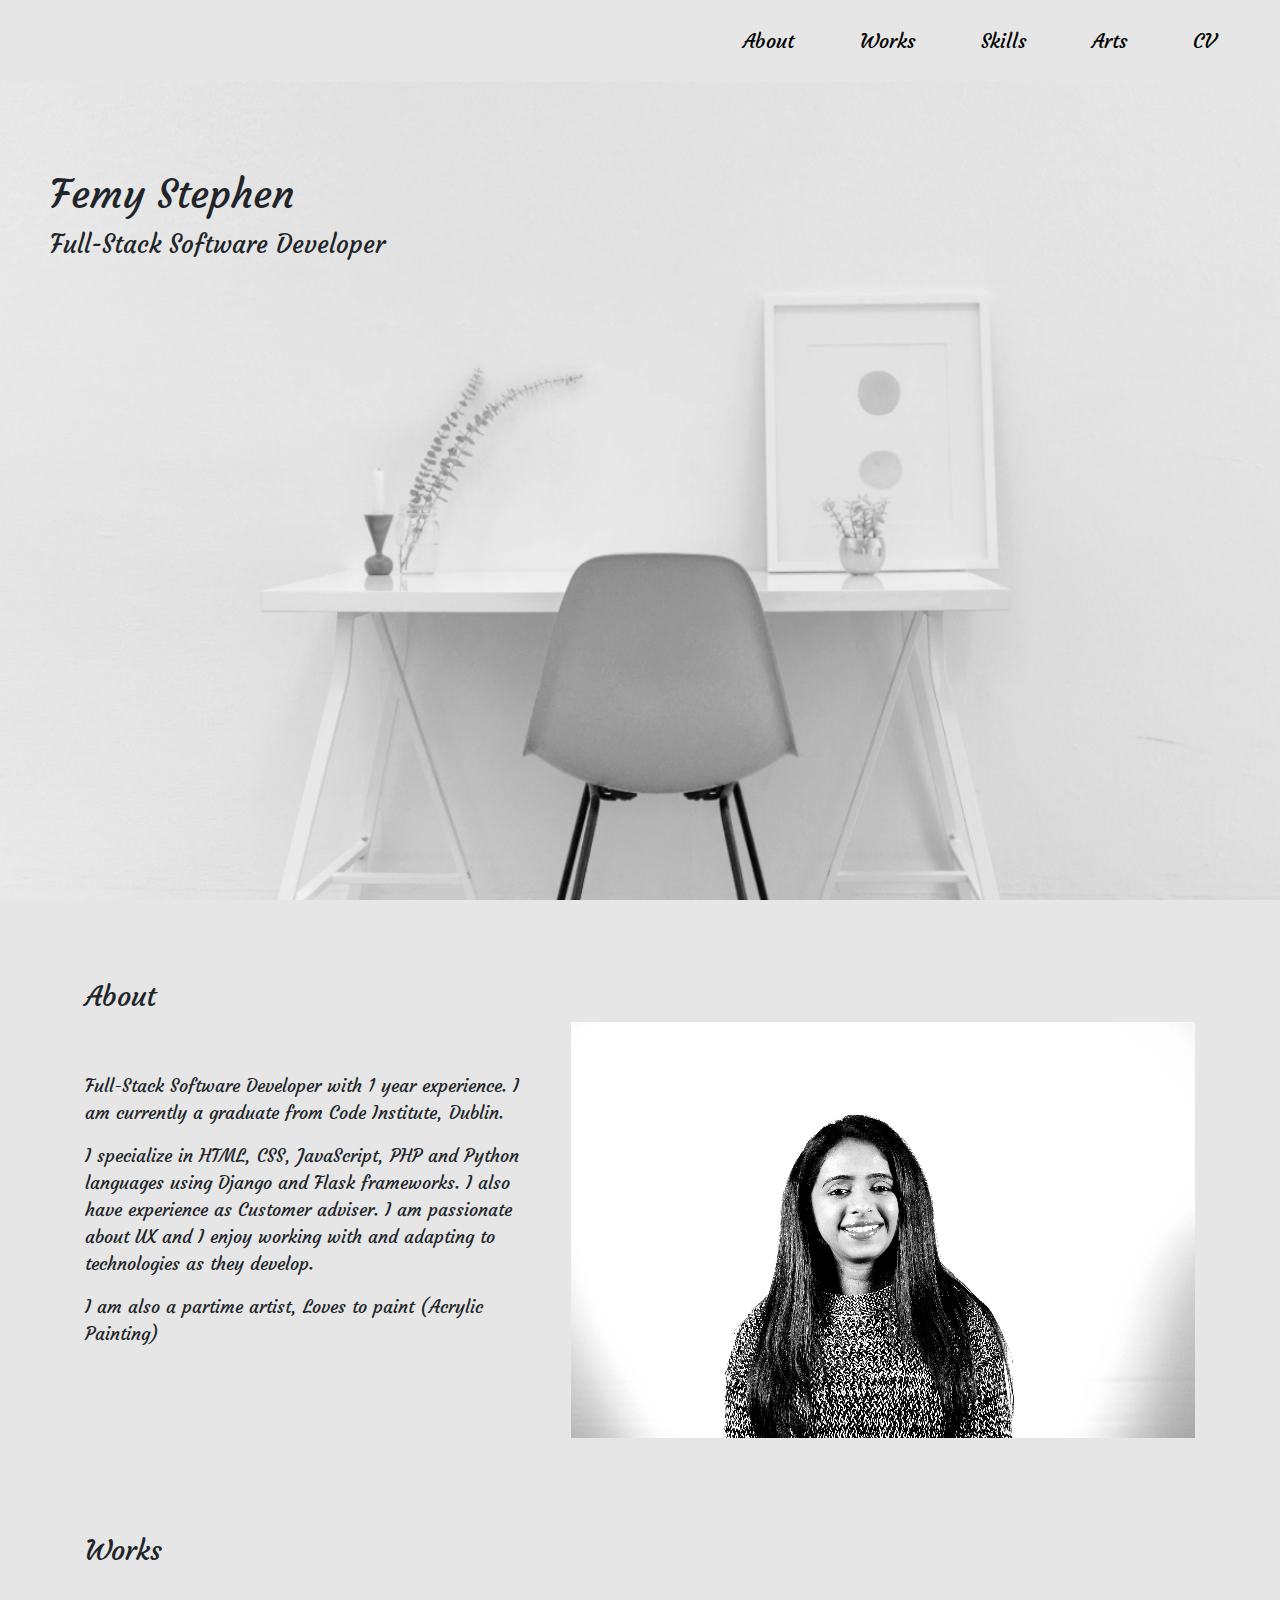
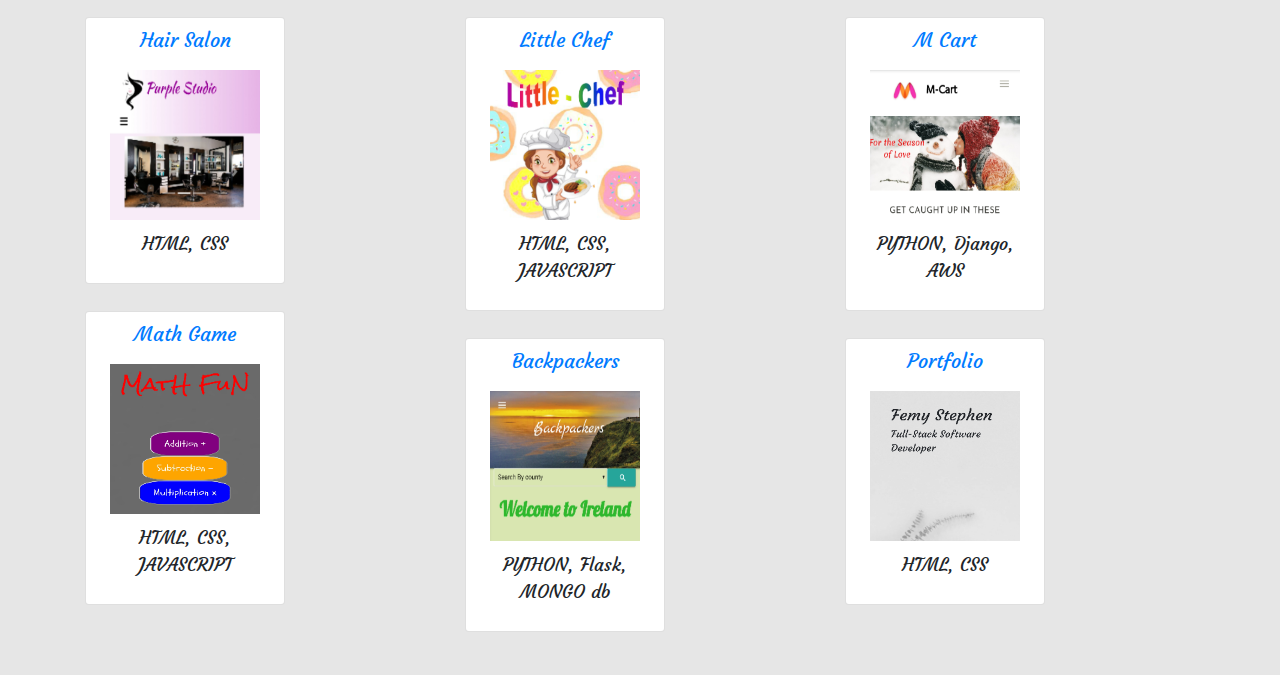
==== index.html @ 51ebb8cb "works section completed,images added" ====
<!DOCTYPE html>
<html lang="en">

<head>
    <meta charset="UTF-8">
    <meta name="viewport" content="width=device-width, initial-scale=1.0">
    <meta http-equiv="X-UA-Compatible" content="ie=edge">
    <link href="https://fonts.googleapis.com/css?family=Courgette|Kaushan+Script|Montserrat:300i&display=swap" rel="stylesheet">
    <link rel="stylesheet" href="https://use.fontawesome.com/releases/v5.3.1/css/all.css" integrity="sha384-mzrmE5qonljUremFsqc01SB46JvROS7bZs3IO2EmfFsd15uHvIt+Y8vEf7N7fWAU" crossorigin="anonymous">
    <link rel="stylesheet" href="hover.css" type="text/css" />
    <link rel="stylesheet" href="https://maxcdn.bootstrapcdn.com/bootstrap/4.0.0/css/bootstrap.min.css" integrity="sha384-Gn5384xqQ1aoWXA+058RXPxPg6fy4IWvTNh0E263XmFcJlSAwiGgFAW/dAiS6JXm" crossorigin="anonymous">
    <link rel="stylesheet" href="style.css" type="text/css" />
    <link href="https://fonts.googleapis.com/css?family=Montserrat" rel="stylesheet">
    <title>Femy Stephen</title>
</head>

<body>
    <header id="landing-view">


        <nav class="navbar navbar-expand-md navbar-masthead navbar-default navbar-fixed-top">
            <div class="container topmenu">


                <button class="navbar-toggler" type="button" data-toggle="collapse" data-target="#collapsibleNavbar">
    <span class="fa fa-bars" ></span>
  </button>
            </div>
            <div class="collapse navbar-collapse" id="collapsibleNavbar">
                <ul class="navbar-nav">
                    <li class="nav-item">
                        <a class="nav-link" href="#about">About</a>
                    </li>
                    <li class="nav-item">
                        <a class="nav-link" href="#works">Works</a>
                    </li>
                    <li class="nav-item">
                        <a class="nav-link" href="products.html">Skills</a>
                    </li>
                    <li class="nav-item">
                        <a class="nav-link" href="contac_us.html">Arts</a>
                    </li>
                    <li class="nav-item">
                        <a class="nav-link" href="contac_us.html">CV</a>
                    </li>
                </ul>
            </div>
        </nav>
        <div class="spacer"></div>
        <div class="headercontainer">
            <h1 class="name">Femy Stephen</h1>
            <p class="title">Full-Stack Software Developer</p>

        </div>

    </header>
    
    <main>
        <div id="about">
            <div class="container">
                <h3 class="sectionhead">About</h3>
                <div class="row">
                    <p>
                        <div class="col discri">
                            <p>Full-Stack Software Developer with 1 year experience. I am currently a graduate from Code Institute, Dublin.</p>
                            <p>I specialize in HTML, CSS, JavaScript, PHP and Python languages using Django and Flask frameworks. I also have experience as Customer adviser. I am passionate about UX and I enjoy working with and adapting to technologies as
                                they develop.</p>
                                <p>I am also a partime artist, Loves to paint (Acrylic Painting)</p>
                        </div>
                        <div class="col"><img src="images/fmimg2.JPG"></div>
                </div>
                </p>
            </div>
        </div>
        
        
        <div id="works">
            <div class="container">
                <h3 class="sectionhead">Works</h3>
                <div class="row discri">
                    <p>
                        <div class="col workbox">
                            <div class="card projects">
                                <a href="https://femy16.github.io/hair_salon/" target="_blank">
                                <h5>Hair Salon</h5>
                                <img src="images/purplestudio.jpg">
                                </a>
                                <p>HTML, CSS</p>
                                </div><br />
                                <div class="card projects">
                                    <a href="https://femy16.github.io/MathFun/" target="_blank">
                                    <h5>Math Game</h5>
                                    <img src="images/mathfun.jpg">
                                    </a>
                                    <p>HTML, CSS, JAVASCRIPT</p>
                                </div><br />
                               
                        </div>
                        <div class="col workbox">
                             <div class="card projects">
                                 <a href="https://femy16.github.io/Little_Chef/" target="_blank">
                                  <h5>Little Chef</h5>
                                  <img src="images/little chef.jpg">
                                  </a>
                                  <p>HTML, CSS, JAVASCRIPT</p>
                                </div><br />
                            <div class="card projects">
                                <a href="https://app-backpackers.herokuapp.com/" target="_blank">
                                <h5>Backpackers</h5>
                                <img src="images/backpackers.jpg">
                                </a>
                                 <p>PYTHON, Flask, MONGO db</p>
                                </div><br />
                        </div>
                        <div class="col workbox">
                            
                                <div class="card projects">
                                    <a href="https://project4-m-cart.herokuapp.com/" target="_blank">
                                    <h5>M Cart</h5>
                                    <img src="images/mcart.jpg">
                                    </a>
                                    <p>PYTHON, Django, AWS</p>
                                </div><br />
                                <div class="card projects">
                                    <!--<a href="https://femy16.github.io/FemyStephen-Portfolio/" target="_blank">-->
                                    <a href="#">
                                     <h5>Portfolio</h5>
                                      <img src="images/portfolio.jpg">
                                      </a>
                                      <p>HTML, CSS</p>
                                </div><br />
                        </div>
                </div>
                </p>
            </div>
        </div>

    </main>

    <footer>

    </footer>



    <script src="https://code.jquery.com/jquery-3.2.1.slim.min.js" integrity="sha384-KJ3o2DKtIkvYIK3UENzmM7KCkRr/rE9/Qpg6aAZGJwFDMVNA/GpGFF93hXpG5KkN" crossorigin="anonymous"></script>
    <script src="https://cdnjs.cloudflare.com/ajax/libs/popper.js/1.12.9/umd/popper.min.js" integrity="sha384-ApNbgh9B+Y1QKtv3Rn7W3mgPxhU9K/ScQsAP7hUibX39j7fakFPskvXusvfa0b4Q" crossorigin="anonymous"></script>
    <script src="https://maxcdn.bootstrapcdn.com/bootstrap/4.0.0/js/bootstrap.min.js" integrity="sha384-JZR6Spejh4U02d8jOt6vLEHfe/JQGiRRSQQxSfFWpi1MquVdAyjUar5+76PVCmYl" crossorigin="anonymous"></script>
</body>

</html>
---- style.css ----
.navbar {
    background-color: #e6e6e6;
    text-align:right;
    position:fixed;
    z-index:2;
    width:100%;

}

/*.navbar-fixed-top .container {*/
    
/*    text-align: right;*/
/*    margin-right: 1%;*/
/*    margin-top: 1%;*/

/*}*/
#landing-view {
    background-attachment: fixed;
    background-image: url('images/landing.jpg');
    background-position: bottom;
    background-size: cover;
    height: 100vh;
    width: 100vw;
    margin-bottom: 0px;
    z-index: 1;
}

body{
    
    /*background-color: #fdfdfd;*/
     background-color: #e6e6e6;
    width: 100%;
}


.spacer {
    width: 100%;
    height: 170px;
}


.nav-link {
    font-family: 'Courgette', cursive;
    font-size: 20px;
    color: black;
    padding-left: 40px;
    padding-right: 40px;
}

.nav-item {
    display: inline-block;
    padding: 10px;
    /*padding-left: 40px;*/
    padding-right: 40px;
}
.headercontainer{
   /*margin-top:100px;*/
   text-align:left;
   padding-left: 50px;
   font-family: 'Courgette', cursive;
    
}
.title{
    font-size:25px;
    
}
.name{
    font-size:40px;
}
/*#about{*/
/*    background-color: #e6e6e6;*/
/*}*/
.sectionhead{
    padding-top:80px;
    font-family: 'Courgette', cursive;
}
.discri{
    margin-top:50px;
    font-family: 'Courgette', cursive;
    font-size: 18px;
}
.projects{
    text-align:center;
    width:200px;
}
.workbox h5{
    padding:10px;
}
.workbox p{
    padding:10px;
}
.workbox img{
    display: block;
  margin-left: auto;
  margin-right: auto;
  width: 50%;
    width:150px;
    height:150px;
}
@media only screen and (max-width: 768px) {
.navbar{
   text-align:left;
}
}
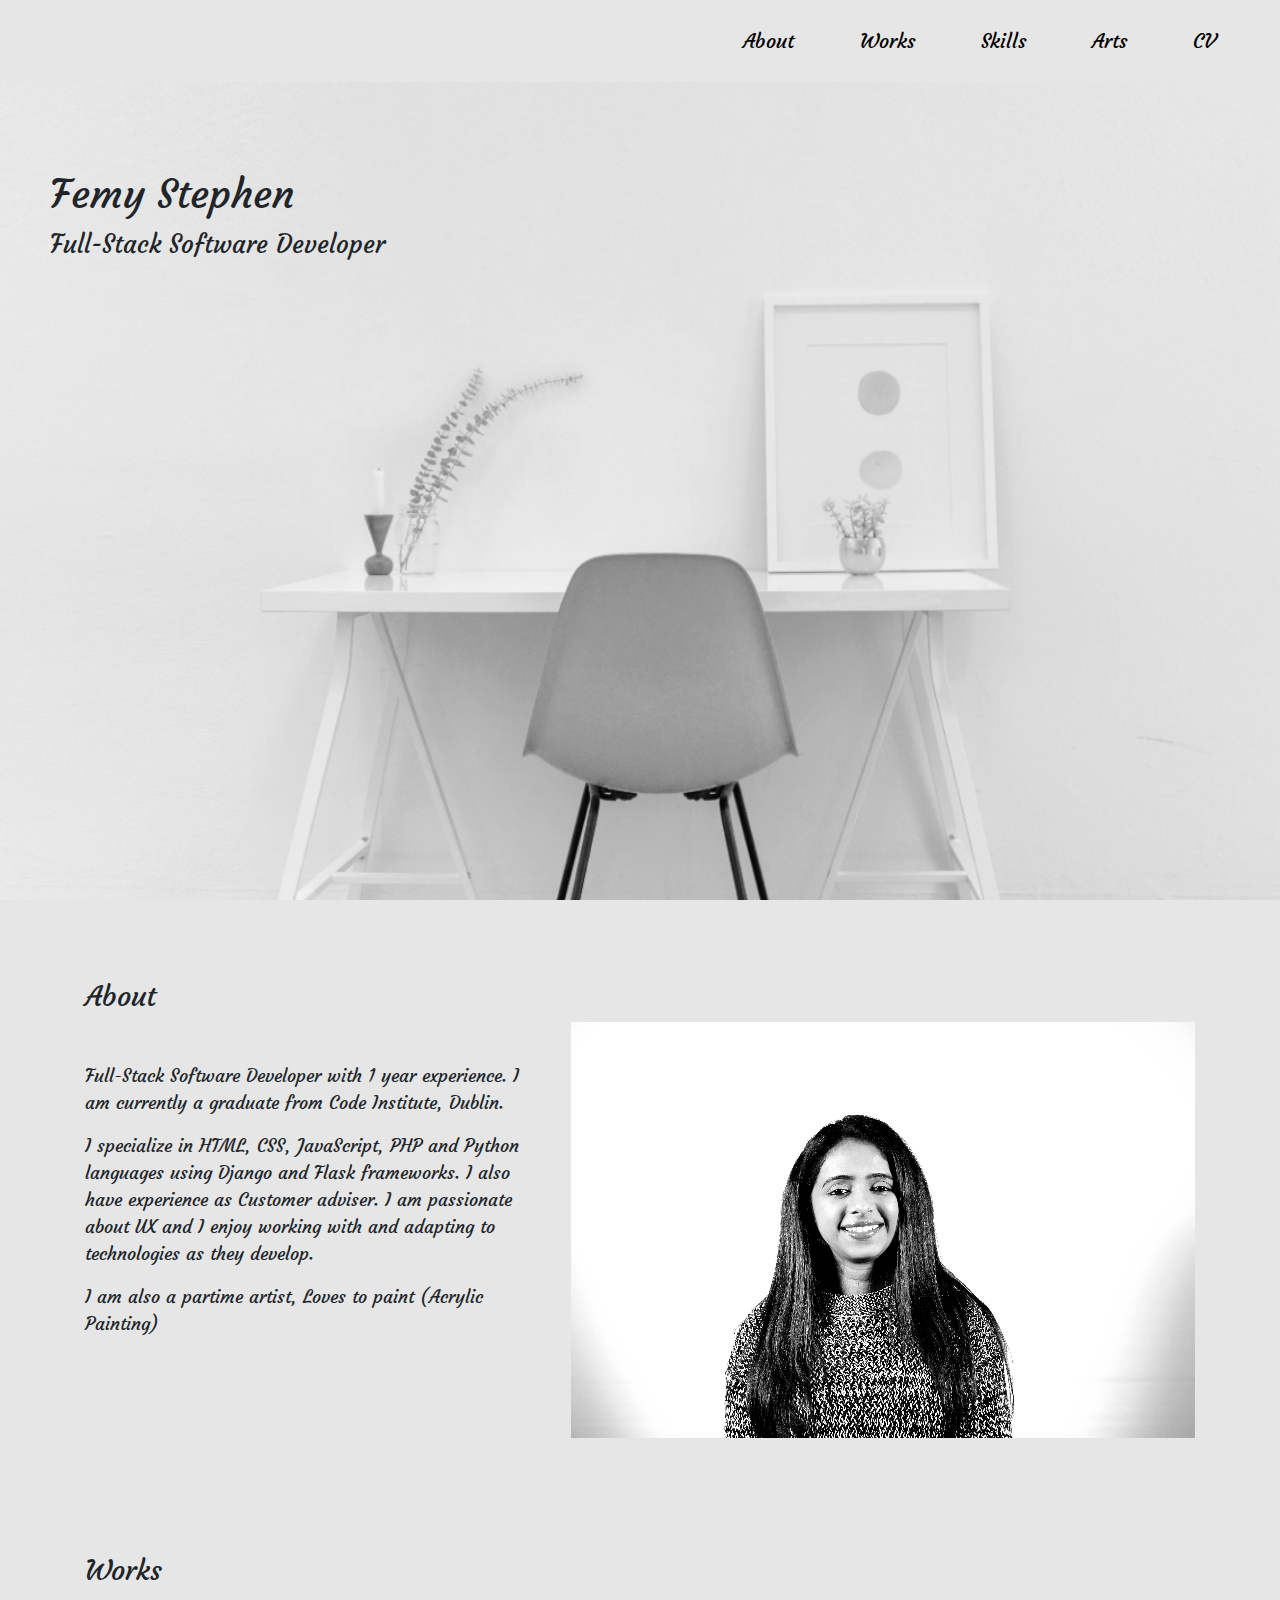
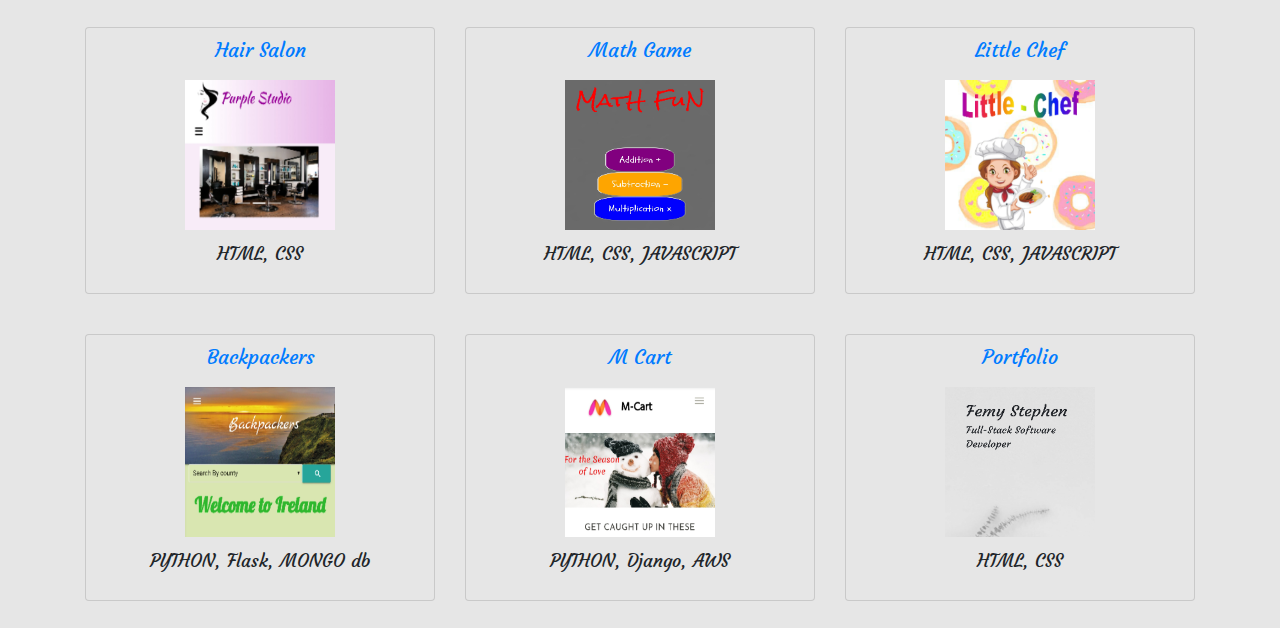
==== commit 05cd37b2: "arts page added,corrected indexpage" ====
--- a/index.html
+++ b/index.html
@@ -35,13 +35,13 @@
                         <a class="nav-link" href="#works">Works</a>
                     </li>
                     <li class="nav-item">
-                        <a class="nav-link" href="products.html">Skills</a>
+                        <a class="nav-link" href="#skills">Skills</a>
                     </li>
                     <li class="nav-item">
-                        <a class="nav-link" href="contac_us.html">Arts</a>
+                        <a class="nav-link" href="arts.html">Arts</a>
                     </li>
                     <li class="nav-item">
-                        <a class="nav-link" href="contac_us.html">CV</a>
+                        <a class="nav-link" href="FemyStephenCV.pdf" target="_blank">CV</a>
                     </li>
                 </ul>
             </div>
@@ -54,84 +54,92 @@
         </div>
 
     </header>
-    
+
     <main>
         <div id="about">
             <div class="container">
                 <h3 class="sectionhead">About</h3>
                 <div class="row">
                     <p>
-                        <div class="col discri">
+                        <div class="col-sm discri">
                             <p>Full-Stack Software Developer with 1 year experience. I am currently a graduate from Code Institute, Dublin.</p>
                             <p>I specialize in HTML, CSS, JavaScript, PHP and Python languages using Django and Flask frameworks. I also have experience as Customer adviser. I am passionate about UX and I enjoy working with and adapting to technologies as
                                 they develop.</p>
-                                <p>I am also a partime artist, Loves to paint (Acrylic Painting)</p>
+                            <p>I am also a partime artist, Loves to paint (Acrylic Painting)</p>
                         </div>
-                        <div class="col"><img src="images/fmimg2.JPG"></div>
+                        <div class="col-sm"><img src="images/fmimg2.JPG"></div>
                 </div>
                 </p>
             </div>
         </div>
-        
-        
+
+<!--<hr />-->
         <div id="works">
-            <div class="container">
+            <div class="container workss">
                 <h3 class="sectionhead">Works</h3>
                 <div class="row discri">
-                    <p>
-                        <div class="col workbox">
-                            <div class="card projects">
-                                <a href="https://femy16.github.io/hair_salon/" target="_blank">
+
+                    <div class="col-sm workbox">
+                        <div class="card projects">
+                            <a href="https://femy16.github.io/hair_salon/" target="_blank">
                                 <h5>Hair Salon</h5>
                                 <img src="images/purplestudio.jpg">
-                                </a>
-                                <p>HTML, CSS</p>
-                                </div><br />
-                                <div class="card projects">
-                                    <a href="https://femy16.github.io/MathFun/" target="_blank">
-                                    <h5>Math Game</h5>
-                                    <img src="images/mathfun.jpg">
-                                    </a>
-                                    <p>HTML, CSS, JAVASCRIPT</p>
-                                </div><br />
-                               
+                            </a>
+                            <p>HTML, CSS</p>
                         </div>
-                        <div class="col workbox">
-                             <div class="card projects">
-                                 <a href="https://femy16.github.io/Little_Chef/" target="_blank">
-                                  <h5>Little Chef</h5>
-                                  <img src="images/little chef.jpg">
-                                  </a>
-                                  <p>HTML, CSS, JAVASCRIPT</p>
-                                </div><br />
-                            <div class="card projects">
-                                <a href="https://app-backpackers.herokuapp.com/" target="_blank">
+                    </div>
+                    <div class="col-sm workbox">
+                        <div class="card projects">
+                            <a href="https://femy16.github.io/MathFun/" target="_blank">
+                                <h5>Math Game</h5>
+                                <img src="images/mathfun.jpg">
+                            </a>
+                            <p>HTML, CSS, JAVASCRIPT</p>
+                        </div>
+                    </div>
+                    <div class="col-sm workbox">
+                        <div class="card projects">
+                            <a href="https://femy16.github.io/Little_Chef/" target="_blank">
+                                <h5>Little Chef</h5>
+                                <img src="images/little chef.jpg">
+                            </a>
+                            <p>HTML, CSS, JAVASCRIPT</p>
+                        </div>
+                    </div>
+                </div>
+                <div class="row discri">
+                    <div class="col-sm workbox">
+                        <div class="card projects">
+                            <a href="https://app-backpackers.herokuapp.com/" target="_blank">
                                 <h5>Backpackers</h5>
                                 <img src="images/backpackers.jpg">
-                                </a>
-                                 <p>PYTHON, Flask, MONGO db</p>
-                                </div><br />
+                            </a>
+                            <p>PYTHON, Flask, MONGO db</p>
+                        </div><br />
+                    </div>
+
+                    <div class="col-sm workbox">
+
+                        <div class="card projects">
+                            <a href="https://project4-m-cart.herokuapp.com/" target="_blank">
+                                <h5>M Cart</h5>
+                                <img src="images/mcart.jpg">
+                            </a>
+                            <p>PYTHON, Django, AWS</p>
                         </div>
-                        <div class="col workbox">
-                            
-                                <div class="card projects">
-                                    <a href="https://project4-m-cart.herokuapp.com/" target="_blank">
-                                    <h5>M Cart</h5>
-                                    <img src="images/mcart.jpg">
-                                    </a>
-                                    <p>PYTHON, Django, AWS</p>
-                                </div><br />
-                                <div class="card projects">
-                                    <!--<a href="https://femy16.github.io/FemyStephen-Portfolio/" target="_blank">-->
-                                    <a href="#">
-                                     <h5>Portfolio</h5>
-                                      <img src="images/portfolio.jpg">
-                                      </a>
-                                      <p>HTML, CSS</p>
-                                </div><br />
+                    </div>
+                    <div class="col-sm workbox">
+                        <div class="card projects">
+                            <!--<a href="https://femy16.github.io/FemyStephen-Portfolio/" target="_blank">-->
+                            <a href="#">
+                                <h5>Portfolio</h5>
+                                <img src="images/portfolio.jpg">
+                            </a>
+                            <p>HTML, CSS</p>
                         </div>
+                    </div>
                 </div>
-                </p>
+
             </div>
         </div>
 
--- a/style.css
+++ b/style.css
@@ -7,13 +7,7 @@
 
 }
 
-/*.navbar-fixed-top .container {*/
-    
-/*    text-align: right;*/
-/*    margin-right: 1%;*/
-/*    margin-top: 1%;*/
 
-/*}*/
 #landing-view {
     background-attachment: fixed;
     background-image: url('images/landing.jpg');
@@ -67,21 +61,27 @@
 .name{
     font-size:40px;
 }
-/*#about{*/
-/*    background-color: #e6e6e6;*/
-/*}*/
+#about{
+    padding-bottom:20px;
+}
 .sectionhead{
     padding-top:80px;
     font-family: 'Courgette', cursive;
 }
 .discri{
-    margin-top:50px;
+    margin-top:40px;
     font-family: 'Courgette', cursive;
     font-size: 18px;
 }
 .projects{
+    background-color: #e6e6e6;
     text-align:center;
-    width:200px;
+    /*width:200px;*/
+}
+.workss{
+    display: block;
+  margin-left: auto;
+  margin-right: auto;
 }
 .workbox h5{
     padding:10px;
@@ -97,6 +97,42 @@
     width:150px;
     height:150px;
 }
+
+
+.arthead{
+    text-align:center;
+    font-family: 'Courgette', cursive;
+}
+
+
+.artrow{
+    
+    margin-top: 40Px;
+    margin-bottom: 30px;
+    padding-top:20px;
+    
+}
+.artrow img{
+  display: block;
+  margin-left: auto;
+  margin-right: auto;
+}
+.recart img{
+    width:330px;
+    height:305px;
+}
+.miniart img{
+    width:320px;
+    height:285px;
+    padding-top:5px;
+}
+h4{
+    padding-top:20px;
+    /*text-align:center;*/
+    font-family: 'Courgette', cursive;
+    
+}
+
 @media only screen and (max-width: 768px) {
 .navbar{
    text-align:left;
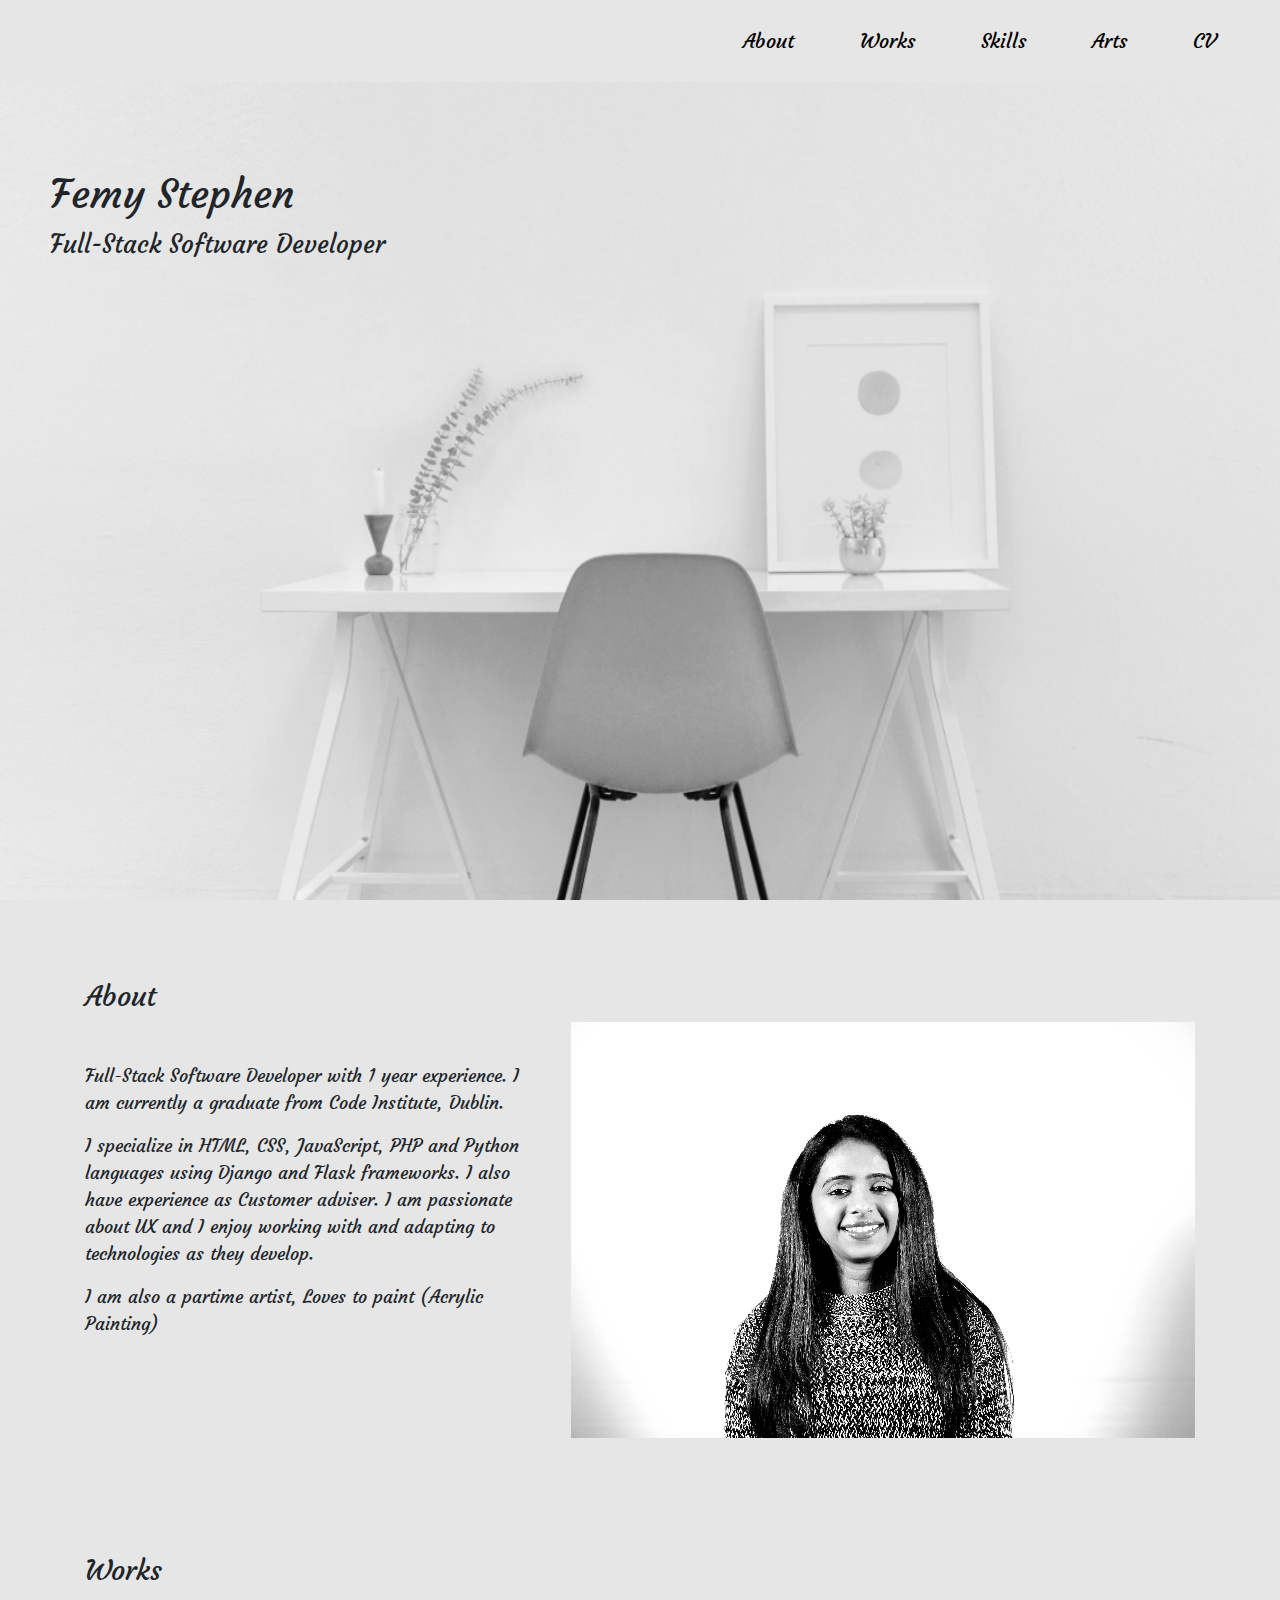
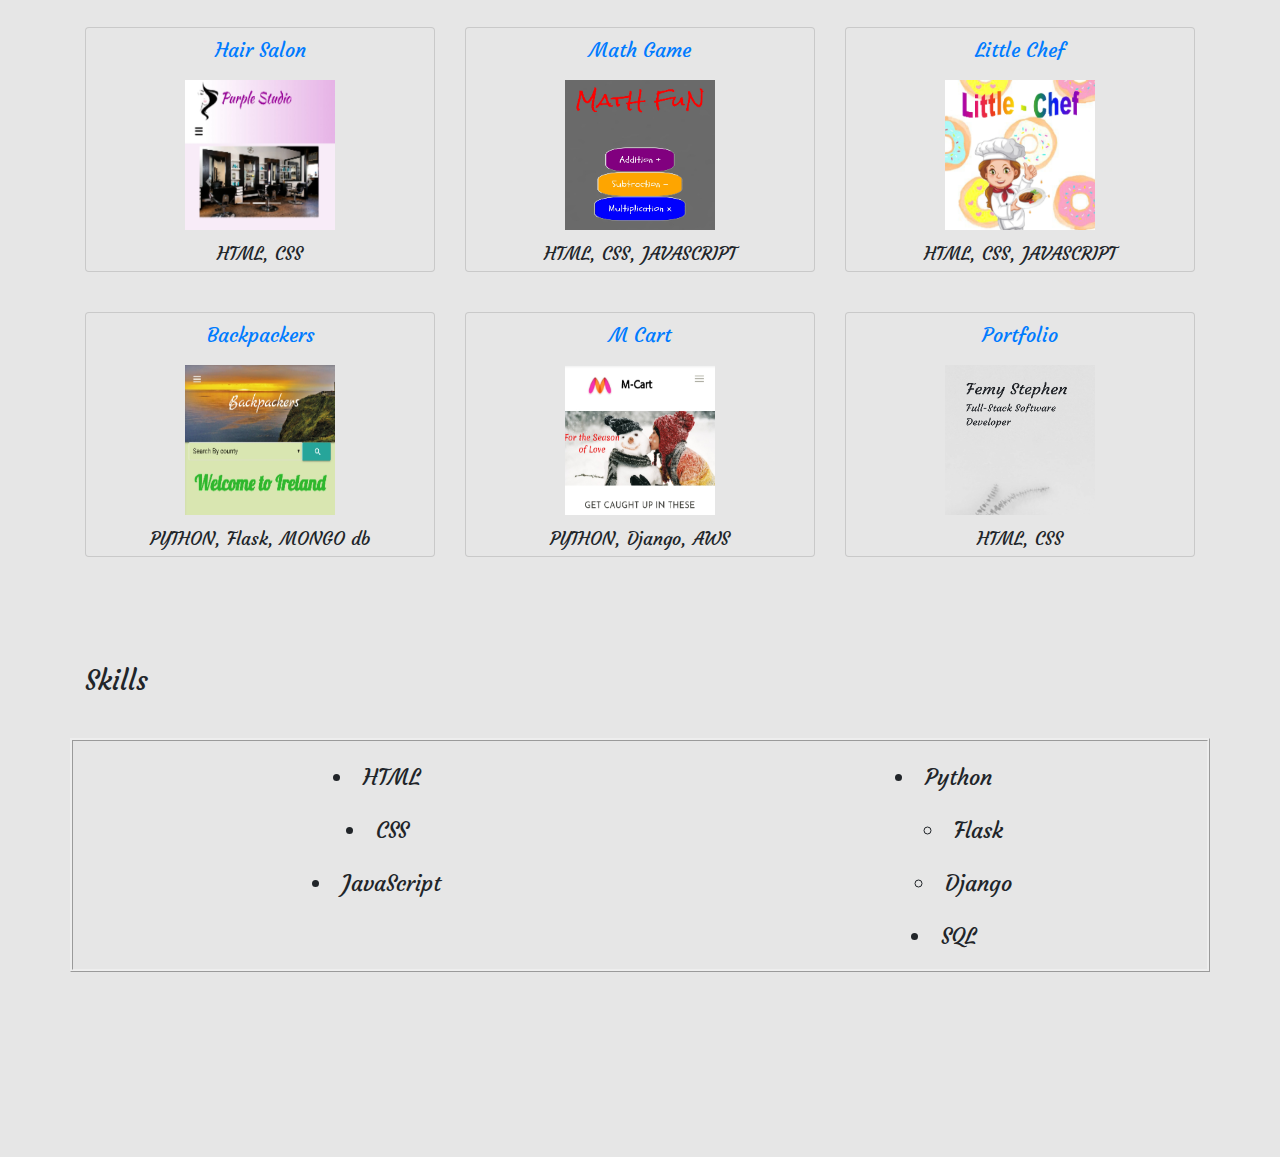
==== commit 7be94121: "footer completed" ====
--- a/index.html
+++ b/index.html
@@ -3,6 +3,8 @@
 
 <head>
     <meta charset="UTF-8">
+    <meta name="description" content="Femy Stephen">
+    <meta name="keywords" content="Femy Stephen, arts, works">
     <meta name="viewport" content="width=device-width, initial-scale=1.0">
     <meta http-equiv="X-UA-Compatible" content="ie=edge">
     <link href="https://fonts.googleapis.com/css?family=Courgette|Kaushan+Script|Montserrat:300i&display=swap" rel="stylesheet">
@@ -73,7 +75,7 @@
             </div>
         </div>
 
-<!--<hr />-->
+        <!--<hr />-->
         <div id="works">
             <div class="container workss">
                 <h3 class="sectionhead">Works</h3>
@@ -142,11 +144,70 @@
 
             </div>
         </div>
+        <div id="skills">
+            <div class="container skillbox">
+                <h3 class="sectionhead">Skills</h3>
+                <div class="row skills">
+                    <div class="col-sm">
+                        <ul>
+                            <li>
+                                HTML
+                            </li>
+                            <li>
+                                CSS
+                            </li>
+                            <li>
+                                JavaScript
+                            </li>
+                        </ul>
+                    </div>
+                    <div class="col-sm">
+                        <ul>
+                            <li>
+                                Python
+                                <ul>
+                                    <li>
+                                        Flask
+                                    </li>
+                                    <li>
+                                        Django
+                                    </li>
+                                </ul>
+                            </li>
+                            <li>
+                                SQL
+                            </li>
+                        </ul>
+
+                    </div>
+                </div>
+            </div>
+        </div>
+
+
 
     </main>
 
     <footer>
-
+        <div class="container">
+            <div class="row footicon">
+                <div class="col-sm">
+                    
+                    <a class="footer_social hvr-pop" href="mailto:femystephen16@gmail.com" target="_blank"> <i class="fas fa-envelope-square"></i></a>
+                   
+                </div>
+                <div class="col-sm">
+                    <a class="footer_social hvr-pop" href="https://www.linkedin.com/in/femy-stephen-76664815a" target="_blank"><i class="fab fa-linkedin"></i>
+                </div>
+                <div class="col-sm">
+                     <a class="footer_social hvr-pop" href="https://github.com/femy16" target="_blank"><i class="fab fa-github-square"></i>
+                </div>
+                <div class="col-sm">
+                    <a class="footer_social hvr-pop" href="https://www.facebook.com/femystephen888/" target="_blank"><i class="fab fa-facebook-square"></i>
+                </div>
+                
+            </div>
+        </div>
     </footer>
 
 
--- a/style.css
+++ b/style.css
@@ -76,6 +76,7 @@
 .projects{
     background-color: #e6e6e6;
     text-align:center;
+    height:245px;
     /*width:200px;*/
 }
 .workss{
@@ -97,8 +98,24 @@
     width:150px;
     height:150px;
 }
+/*.skillbox{*/
+/*    border-style: ridge;*/
+/*}*/
+.skills{
+    text-align:center;
+    margin-top:40px;
+    font-family: 'Courgette', cursive;
+    font-size: 22px;
+    border-style: ridge;
+}
+ul {
+   
+  list-style-position: inside;
+}
 
-
+li{
+    padding-top:20px;
+}
 .arthead{
     text-align:center;
     font-family: 'Courgette', cursive;
@@ -124,7 +141,7 @@
 .miniart img{
     width:320px;
     height:285px;
-    padding-top:5px;
+    /*padding-top:5px;*/
 }
 h4{
     padding-top:20px;
@@ -132,6 +149,24 @@
     font-family: 'Courgette', cursive;
     
 }
+footer{
+    padding-top:80px;
+}
+.footicon{
+   text-align:center; 
+   font-family: 'Courgette', cursive;
+   font-size: 22px;
+}
+.footer_social {
+     
+   color:black;
+    font-size: 40px;
+    
+  margin-left: auto;
+  margin-right: auto;
+ 
+  /*width: 50%;*/
+}
 
 @media only screen and (max-width: 768px) {
 .navbar{
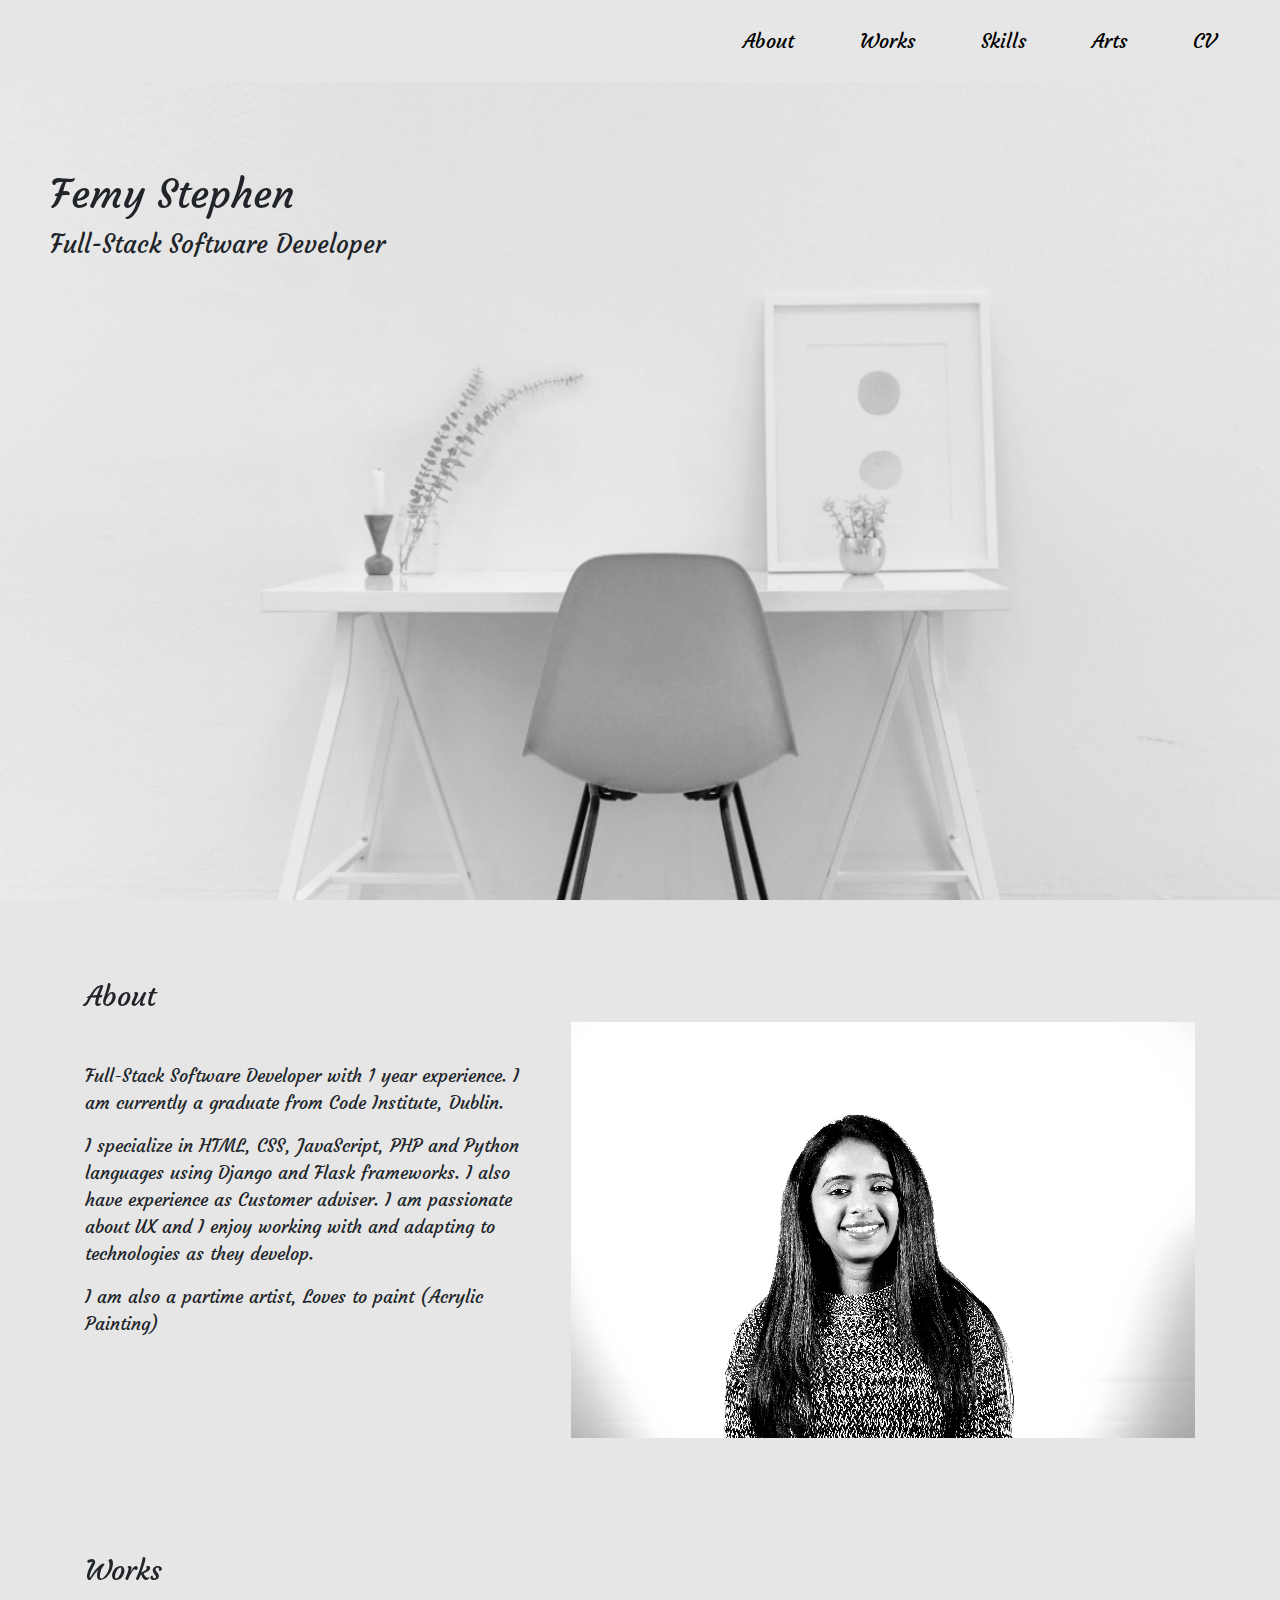
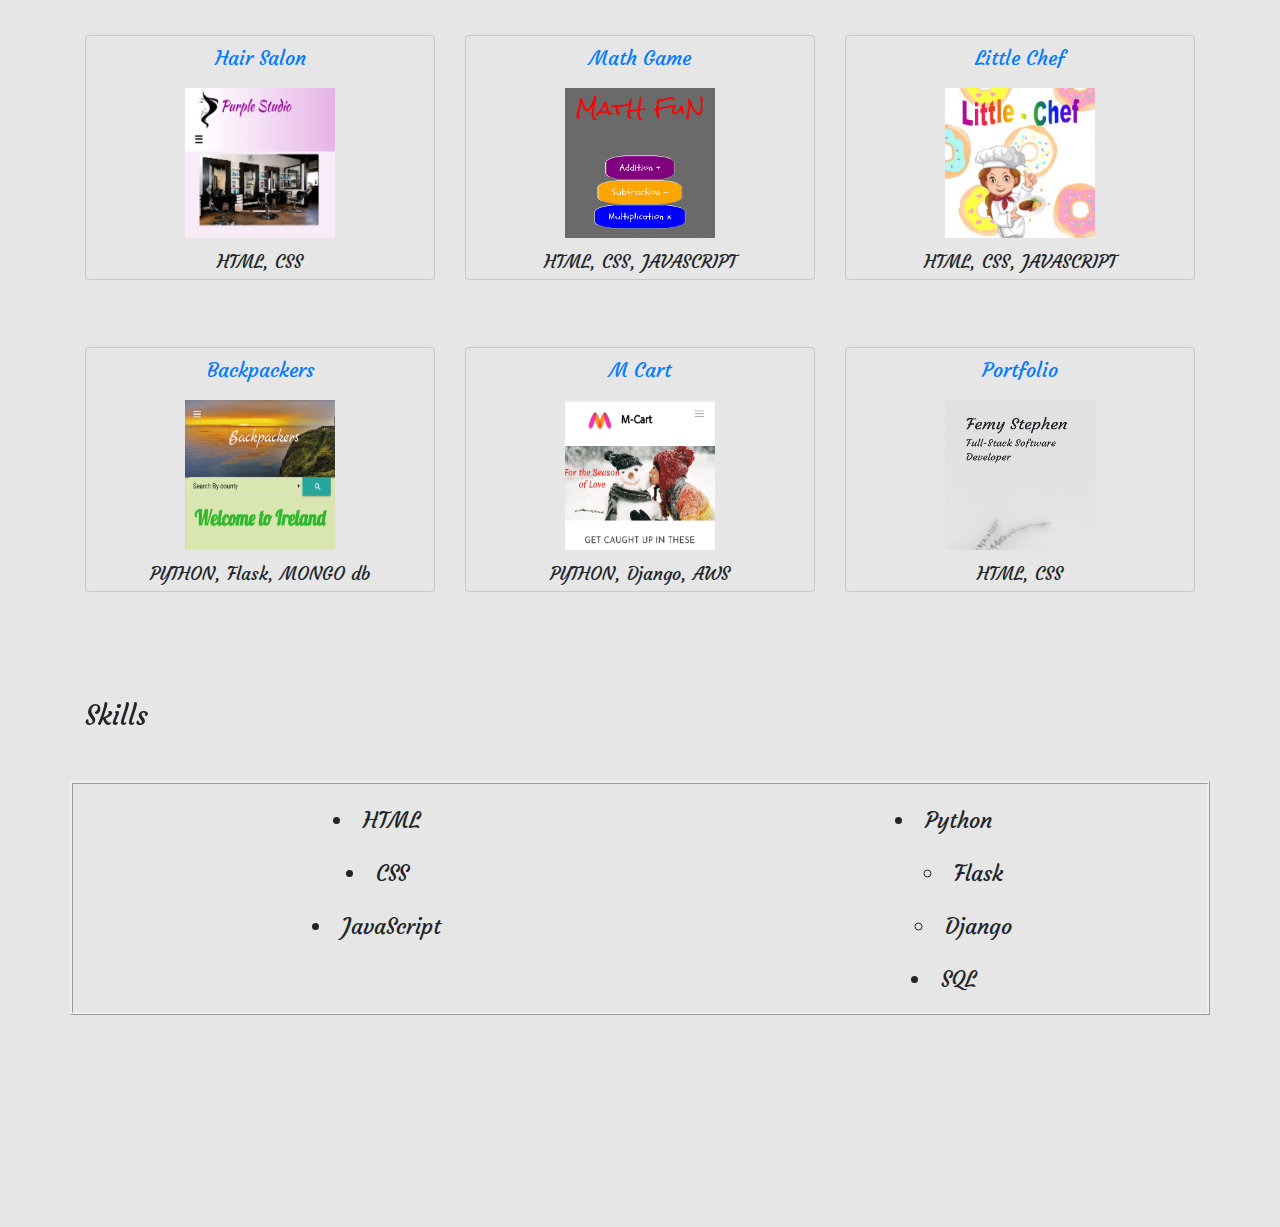
==== commit 8a78d37d: "responsiveness step1" ====
--- a/index.html
+++ b/index.html
@@ -50,7 +50,7 @@
         </nav>
         <div class="spacer"></div>
         <div class="headercontainer">
-            <h1 class="name">Femy Stephen</h1>
+            <h1 class="name hvr-grow">Femy Stephen</h1>
             <p class="title">Full-Stack Software Developer</p>
 
         </div>
@@ -60,8 +60,8 @@
     <main>
         <div id="about">
             <div class="container">
-                <h3 class="sectionhead">About</h3>
-                <div class="row">
+                <h3 class="aboutsectionhead hvr-pop">About</h3>
+                <div class="row aboutrow">
                     <p>
                         <div class="col-sm discri">
                             <p>Full-Stack Software Developer with 1 year experience. I am currently a graduate from Code Institute, Dublin.</p>
@@ -78,7 +78,7 @@
         <!--<hr />-->
         <div id="works">
             <div class="container workss">
-                <h3 class="sectionhead">Works</h3>
+                <h3 class="sectionhead hvr-pop">Works</h3>
                 <div class="row discri">
 
                     <div class="col-sm workbox">
@@ -88,7 +88,7 @@
                                 <img src="images/purplestudio.jpg">
                             </a>
                             <p>HTML, CSS</p>
-                        </div>
+                        </div><br />
                     </div>
                     <div class="col-sm workbox">
                         <div class="card projects">
@@ -97,7 +97,7 @@
                                 <img src="images/mathfun.jpg">
                             </a>
                             <p>HTML, CSS, JAVASCRIPT</p>
-                        </div>
+                        </div><br />
                     </div>
                     <div class="col-sm workbox">
                         <div class="card projects">
@@ -128,7 +128,7 @@
                                 <img src="images/mcart.jpg">
                             </a>
                             <p>PYTHON, Django, AWS</p>
-                        </div>
+                        </div><br />
                     </div>
                     <div class="col-sm workbox">
                         <div class="card projects">
@@ -146,7 +146,7 @@
         </div>
         <div id="skills">
             <div class="container skillbox">
-                <h3 class="sectionhead">Skills</h3>
+                <h3 class="sectionhead hvr-pop">Skills</h3>
                 <div class="row skills">
                     <div class="col-sm">
                         <ul>
@@ -193,7 +193,7 @@
             <div class="row footicon">
                 <div class="col-sm">
                     
-                    <a class="footer_social hvr-pop" href="mailto:femystephen16@gmail.com" target="_blank"> <i class="fas fa-envelope-square"></i></a>
+                    <a class="footer_social hvr-pop" href="mailto:femystephen16@gmail.com?subject=Mail From Portfolio" target="_blank"> <i class="fas fa-envelope-square"></i></a>
                    
                 </div>
                 <div class="col-sm">
--- a/style.css
+++ b/style.css
@@ -1,9 +1,9 @@
 .navbar {
     background-color: #e6e6e6;
-    text-align:right;
-    position:fixed;
-    z-index:2;
-    width:100%;
+    text-align: right;
+    position: fixed;
+    z-index: 2;
+    width: 100%;
 
 }
 
@@ -19,10 +19,10 @@
     z-index: 1;
 }
 
-body{
-    
+body {
+
     /*background-color: #fdfdfd;*/
-     background-color: #e6e6e6;
+    background-color: #e6e6e6;
     width: 100%;
 }
 
@@ -47,129 +47,319 @@
     /*padding-left: 40px;*/
     padding-right: 40px;
 }
-.headercontainer{
-   /*margin-top:100px;*/
-   text-align:left;
-   padding-left: 50px;
-   font-family: 'Courgette', cursive;
-    
-}
-.title{
-    font-size:25px;
-    
-}
-.name{
-    font-size:40px;
-}
-#about{
-    padding-bottom:20px;
-}
-.sectionhead{
-    padding-top:80px;
-    font-family: 'Courgette', cursive;
-}
-.discri{
-    margin-top:40px;
+
+.headercontainer {
+    /*margin-top:100px;*/
+    text-align: left;
+    padding-left: 50px;
+    font-family: 'Courgette', cursive;
+
+}
+
+.title {
+    font-size: 25px;
+
+}
+
+.name {
+    font-size: 40px;
+}
+
+#about {
+    padding-bottom: 20px;
+}
+ .aboutsectionhead {
+   padding-top: 80px;
+    font-family: 'Courgette', cursive;
+    }
+
+.sectionhead {
+    padding-top: 80px;
+    font-family: 'Courgette', cursive;
+}
+
+.discri {
+    margin-top: 40px;
     font-family: 'Courgette', cursive;
     font-size: 18px;
 }
-.projects{
+
+.aboutrow img {
+    display: block;
+    margin-left: auto;
+    margin-right: auto;
+
+}
+
+.projects {
     background-color: #e6e6e6;
-    text-align:center;
-    height:245px;
+    text-align: center;
+    height: 245px;
     /*width:200px;*/
 }
-.workss{
+
+.workss {
     display: block;
-  margin-left: auto;
-  margin-right: auto;
-}
-.workbox h5{
-    padding:10px;
-}
-.workbox p{
-    padding:10px;
-}
-.workbox img{
+    margin-left: auto;
+    margin-right: auto;
+}
+
+.workbox h5 {
+    padding: 10px;
+}
+
+.workbox p {
+    padding: 10px;
+}
+
+.workbox img {
     display: block;
-  margin-left: auto;
-  margin-right: auto;
-  width: 50%;
-    width:150px;
-    height:150px;
-}
+    margin-left: auto;
+    margin-right: auto;
+    width: 50%;
+    width: 150px;
+    height: 150px;
+}
+
 /*.skillbox{*/
+
 /*    border-style: ridge;*/
+
 /*}*/
-.skills{
-    text-align:center;
-    margin-top:40px;
+
+.skills {
+    text-align: center;
+    margin-top: 40px;
     font-family: 'Courgette', cursive;
     font-size: 22px;
     border-style: ridge;
 }
+
 ul {
-   
-  list-style-position: inside;
-}
-
-li{
-    padding-top:20px;
-}
-.arthead{
-    text-align:center;
-    font-family: 'Courgette', cursive;
-}
-
-
-.artrow{
-    
+
+    list-style-position: inside;
+}
+
+li {
+    padding-top: 20px;
+}
+
+.arthead {
+    text-align: center;
+    font-family: 'Courgette', cursive;
+}
+
+
+.artrow {
+
     margin-top: 40Px;
     margin-bottom: 30px;
-    padding-top:20px;
+    padding-top: 20px;
+
+}
+.artcontainer{
+    padding-bottom:50px;
+}
+
+.artrow img {
+    display: block;
+    margin-left: auto;
+    margin-right: auto;
+}
+
+.recart img {
+    width: 330px;
+    height: 305px;
+}
+
+.miniart img {
+    width: 320px;
+    height: 285px;
+    /*padding-top:5px;*/
+}
+
+h4 {
+    padding-top: 20px;
+    /*text-align:center;*/
+    font-family: 'Courgette', cursive;
+
+}
+
+footer {
+    padding-top: 80px;
+}
+
+.footicon {
+    text-align: center;
+    font-family: 'Courgette', cursive;
+    font-size: 40px;
+}
+
+.footer_social {
+
+    color: black;
+    /*font-size: 40px;*/
+
+    margin-left: auto;
+    margin-right: auto;
+
+    /*width: 50%;*/
+}
+
+
+@media only screen and (max-width: 1024px) {
+
+    .nav-item {
+        display: inline-block;
+        padding: 10px;
+        padding-left: 20px;
+        padding-right: 20px;
+    }
+    .spacer {
+
+        height: 180px;
+    }
+    .navbar-brand {
+
+        padding-left: 15px;
+    }
+    #landing-view {
+        height: 25vh;
+        background-image: none;
+    }
+    .headercontainer {
+    padding-left: 20px;
+}
+    .title {
+    font-size: 20px;
+
+}
+
+.name {
+    font-size: 35px;
+}
+.aboutsectionhead {
+        
+    padding-top: 150px;
+    }
+    .projects p {
+        display: none;
+    }
+    .aboutrow img {
+        
+        height: 300px;
+        width: 400px;
+
+    }
+    .sectionhead {
+    padding-top: 50px;
+    }
+    .artrow img {
+        width:60%;
+        height:85%;
+    }
+    .miniart img {
     
-}
-.artrow img{
-  display: block;
-  margin-left: auto;
-  margin-right: auto;
-}
-.recart img{
-    width:330px;
-    height:305px;
-}
-.miniart img{
-    width:320px;
-    height:285px;
-    /*padding-top:5px;*/
-}
-h4{
-    padding-top:20px;
-    /*text-align:center;*/
-    font-family: 'Courgette', cursive;
+    height:90%;
+   
+}
+
+}
+
+@media only screen and (max-width: 768px) {
+    .navbar {
+        text-align: left;
+    }
+    #landing-view {
+        background-image: none;
+    }
+     .spacer {
+
+        height: 110px;
+    }
+    .navbar-brand {
+
+        padding-left: 15px;
+    }
+    .headercontainer {
+    padding-left: 10px;
+}
+    .title {
+    font-size: 20px;
+
+}
+
+.name {
+    font-size: 30px;
+}
+    #landing-view {
+        height: 10vh;
+        background-image: none;
+    }
+    .projects p {
+        display: none;
+    }
+   
+    .discri{
+        font-size:14px;
+    }
+    .aboutsectionhead {
+        font-size:20px;
+    padding-top: 150px;
+    }
+     .aboutrow img {
+        
+        height: 150px;
+        width:210px;
+
+    }
+    .sectionhead{
+        font-size:20px;
+        padding-top: 20px;
+    }
+    .projects{
+        height:50px;
+    }
+    .projects img{
+        display: none;
+    }
+    .skills{
+        flex-wrap: nowrap;
+         font-size:15px;
+    }
     
-}
-footer{
-    padding-top:80px;
-}
-.footicon{
-   text-align:center; 
-   font-family: 'Courgette', cursive;
-   font-size: 22px;
-}
-.footer_social {
-     
-   color:black;
-    font-size: 40px;
+    .artrow img {
+        width:40%;
+        height:65%;
+    }
+    .miniart img {
     
-  margin-left: auto;
-  margin-right: auto;
- 
-  /*width: 50%;*/
-}
-
-@media only screen and (max-width: 768px) {
-.navbar{
-   text-align:left;
-}
-}+    height:70%;
+   
+}
+footer {
+    padding-top: 40px;
+}
+
+.footicon {
+    font-size: 20px;
+    flex-wrap: nowrap;
+}
+/*.artrow img {*/
+/*        width:35%;*/
+/*        height:60%;*/
+/*    }*/
+
+/* .artrow {*/
+        /*width:60%;*/
+        /*height:85%;*/
+        /*flex-wrap: nowrap;*/
+/*    }*/
+/*    .arthead{*/
+/*        font-size:20px;*/
+/*    }*/
+/*    .miniarthead{*/
+/*        font-size:20px;*/
+/*    }*/
+
+}
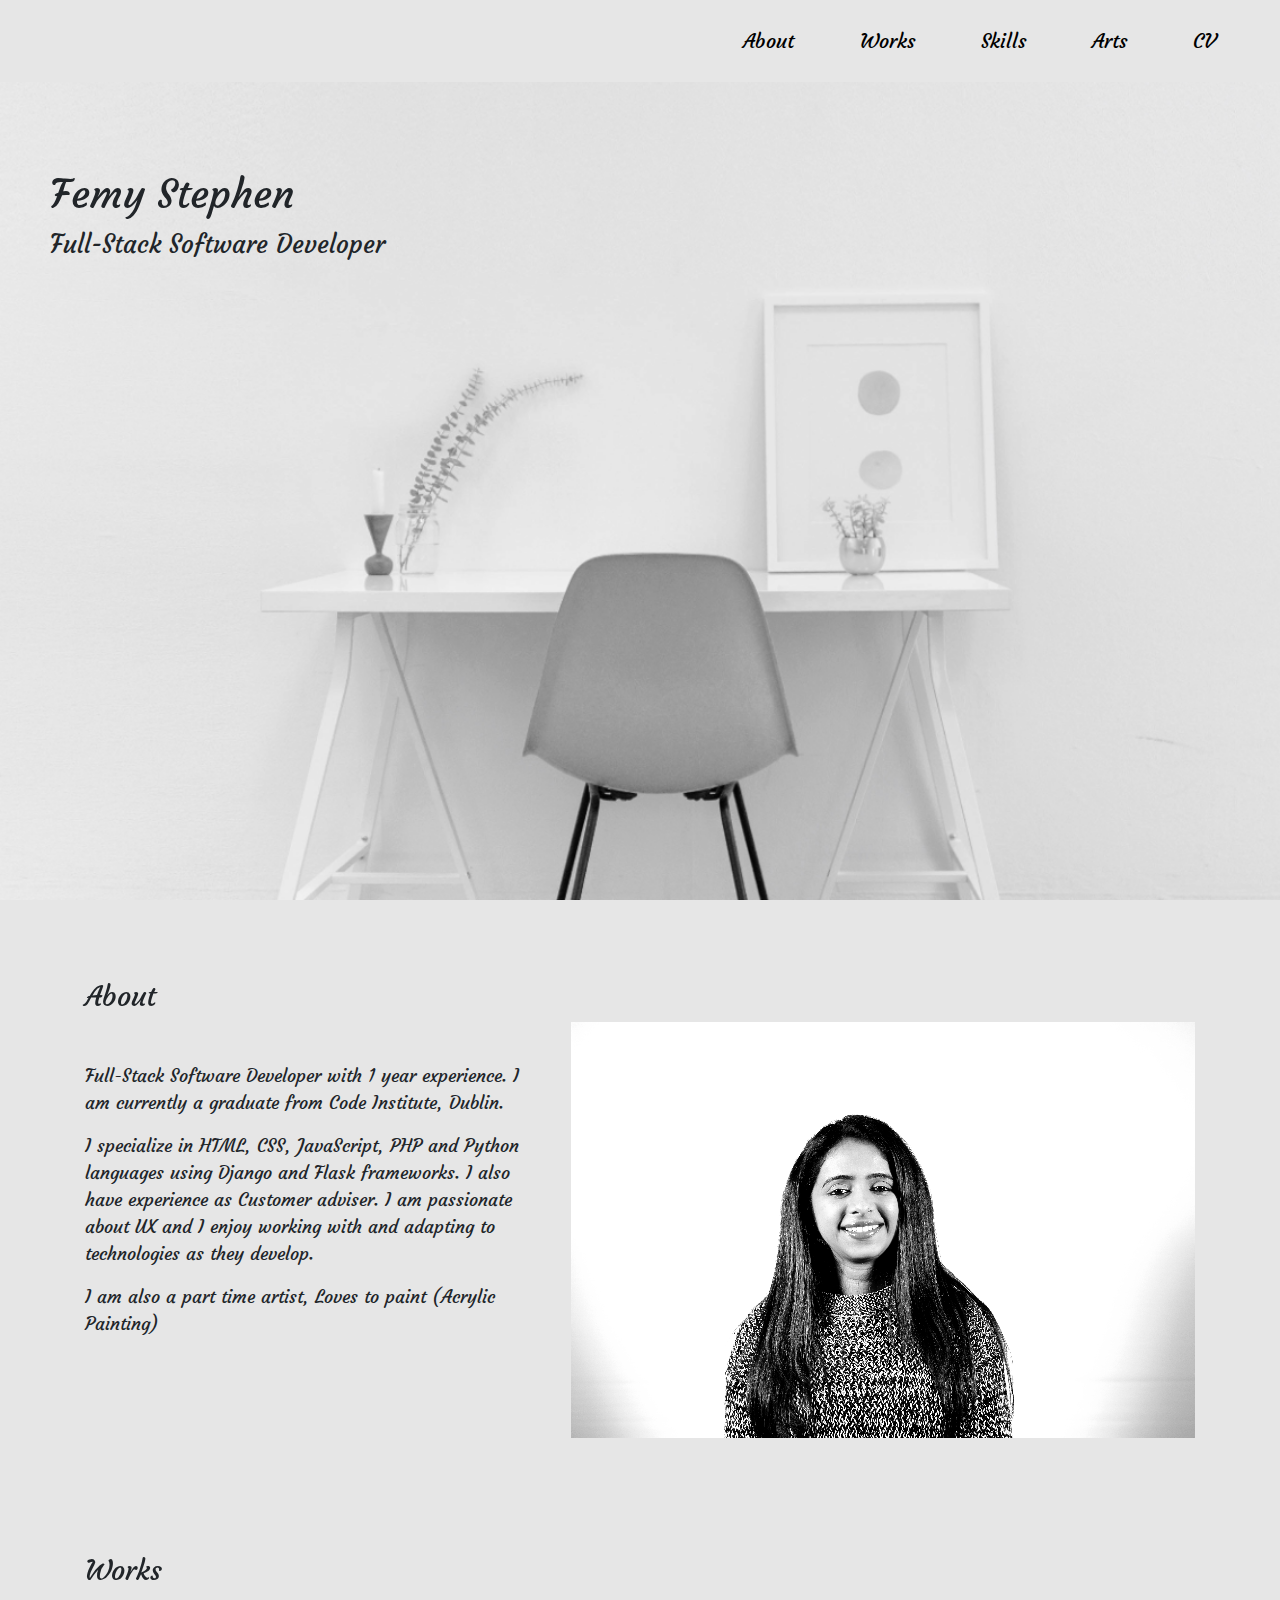
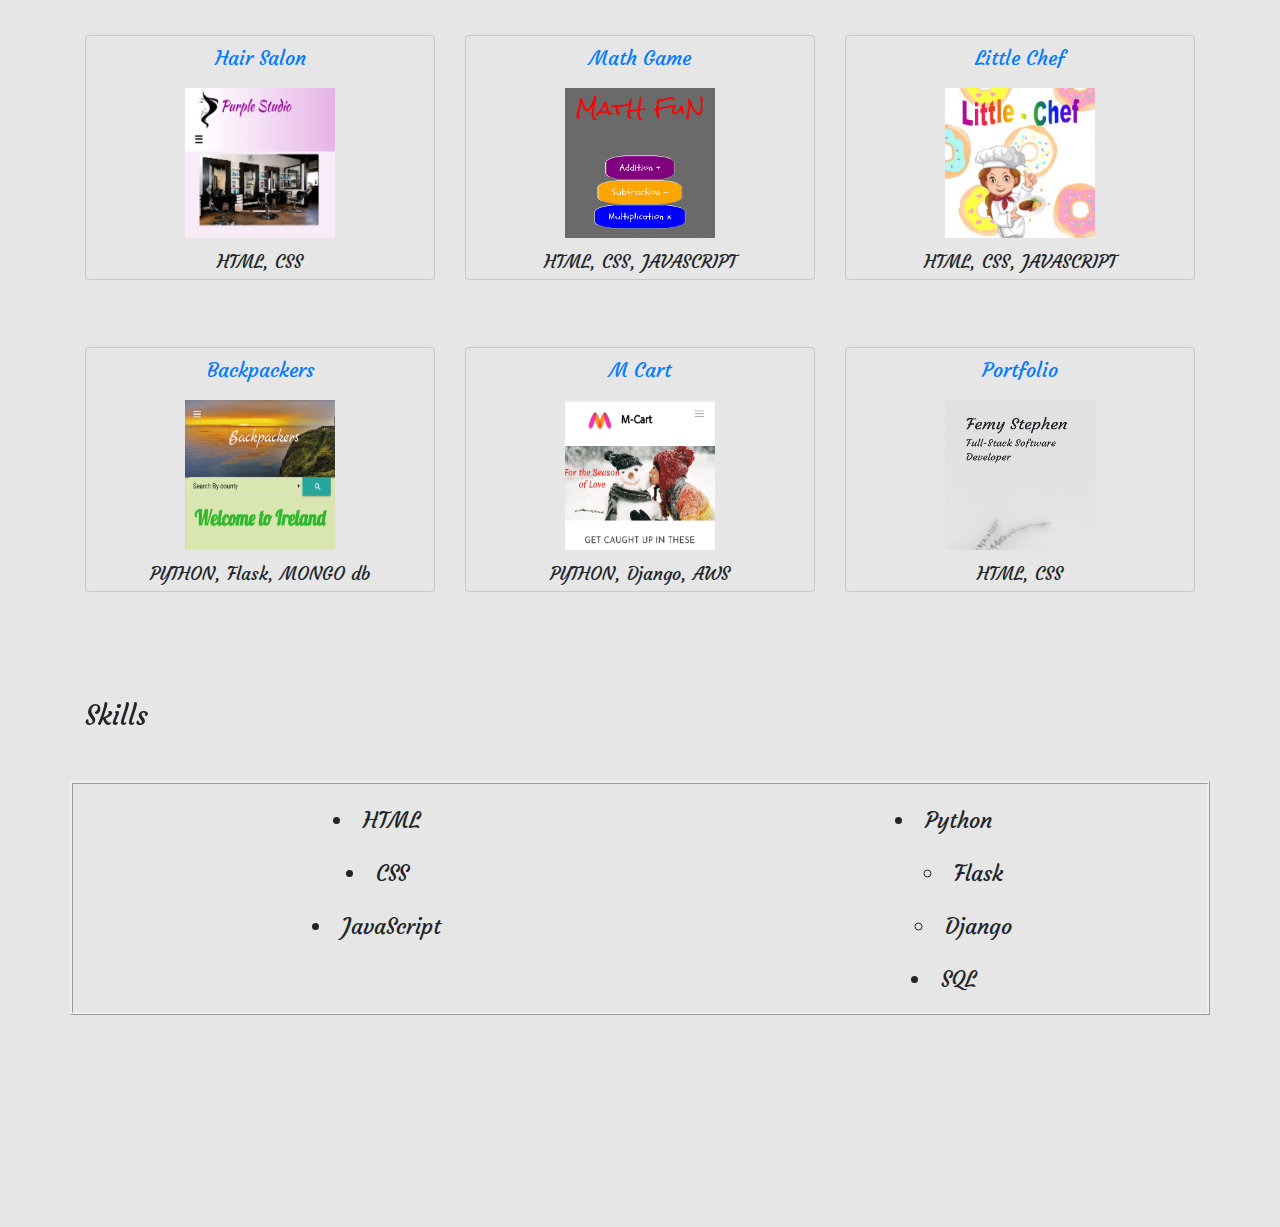
==== commit 4065736d: "art page correction" ====
--- a/index.html
+++ b/index.html
@@ -7,6 +7,7 @@
     <meta name="keywords" content="Femy Stephen, arts, works">
     <meta name="viewport" content="width=device-width, initial-scale=1.0">
     <meta http-equiv="X-UA-Compatible" content="ie=edge">
+    <script src="https://code.jquery.com/jquery-3.2.1.slim.min.js" integrity="sha384-KJ3o2DKtIkvYIK3UENzmM7KCkRr/rE9/Qpg6aAZGJwFDMVNA/GpGFF93hXpG5KkN" crossorigin="anonymous"></script>
     <link href="https://fonts.googleapis.com/css?family=Courgette|Kaushan+Script|Montserrat:300i&display=swap" rel="stylesheet">
     <link rel="stylesheet" href="https://use.fontawesome.com/releases/v5.3.1/css/all.css" integrity="sha384-mzrmE5qonljUremFsqc01SB46JvROS7bZs3IO2EmfFsd15uHvIt+Y8vEf7N7fWAU" crossorigin="anonymous">
     <link rel="stylesheet" href="hover.css" type="text/css" />
@@ -67,7 +68,7 @@
                             <p>Full-Stack Software Developer with 1 year experience. I am currently a graduate from Code Institute, Dublin.</p>
                             <p>I specialize in HTML, CSS, JavaScript, PHP and Python languages using Django and Flask frameworks. I also have experience as Customer adviser. I am passionate about UX and I enjoy working with and adapting to technologies as
                                 they develop.</p>
-                            <p>I am also a partime artist, Loves to paint (Acrylic Painting)</p>
+                            <p>I am also a part time artist, Loves to paint (Acrylic Painting)</p>
                         </div>
                         <div class="col-sm"><img src="images/fmimg2.JPG"></div>
                 </div>
@@ -192,28 +193,31 @@
         <div class="container">
             <div class="row footicon">
                 <div class="col-sm">
-                    
+
                     <a class="footer_social hvr-pop" href="mailto:femystephen16@gmail.com?subject=Mail From Portfolio" target="_blank"> <i class="fas fa-envelope-square"></i></a>
-                   
+
                 </div>
                 <div class="col-sm">
                     <a class="footer_social hvr-pop" href="https://www.linkedin.com/in/femy-stephen-76664815a" target="_blank"><i class="fab fa-linkedin"></i>
-                </div>
-                <div class="col-sm">
-                     <a class="footer_social hvr-pop" href="https://github.com/femy16" target="_blank"><i class="fab fa-github-square"></i>
-                </div>
-                <div class="col-sm">
-                    <a class="footer_social hvr-pop" href="https://www.facebook.com/femystephen888/" target="_blank"><i class="fab fa-facebook-square"></i>
-                </div>
-                
-            </div>
-        </div>
-    </footer>
-
-
-
-    <script src="https://code.jquery.com/jquery-3.2.1.slim.min.js" integrity="sha384-KJ3o2DKtIkvYIK3UENzmM7KCkRr/rE9/Qpg6aAZGJwFDMVNA/GpGFF93hXpG5KkN" crossorigin="anonymous"></script>
-    <script src="https://cdnjs.cloudflare.com/ajax/libs/popper.js/1.12.9/umd/popper.min.js" integrity="sha384-ApNbgh9B+Y1QKtv3Rn7W3mgPxhU9K/ScQsAP7hUibX39j7fakFPskvXusvfa0b4Q" crossorigin="anonymous"></script>
+                    </div>
+                    <div class="col-sm">
+                         <a class="footer_social hvr-pop" href="https://github.com/femy16" target="_blank"><i class="fab fa-github-square"></i>
+                    </div>
+                    <div class="col-sm">
+                        <a class="footer_social hvr-pop" href="https://www.facebook.com/femystephen888/" target="_blank"><i class="fab fa-facebook-square"></i>
+                    </div>
+                    
+                </div>
+            </div>
+        </footer>
+
+
+<script type="text/javascript">
+    $('.navbar-nav>li>a').on('click', function(){
+    $('.navbar-collapse').collapse('hide');
+});
+</script>
+   <script src="https://cdnjs.cloudflare.com/ajax/libs/popper.js/1.12.9/umd/popper.min.js" integrity="sha384-ApNbgh9B+Y1QKtv3Rn7W3mgPxhU9K/ScQsAP7hUibX39j7fakFPskvXusvfa0b4Q" crossorigin="anonymous"></script>
     <script src="https://maxcdn.bootstrapcdn.com/bootstrap/4.0.0/js/bootstrap.min.js" integrity="sha384-JZR6Spejh4U02d8jOt6vLEHfe/JQGiRRSQQxSfFWpi1MquVdAyjUar5+76PVCmYl" crossorigin="anonymous"></script>
 </body>
 
--- a/style.css
+++ b/style.css
@@ -68,10 +68,11 @@
 #about {
     padding-bottom: 20px;
 }
- .aboutsectionhead {
-   padding-top: 80px;
-    font-family: 'Courgette', cursive;
-    }
+
+.aboutsectionhead {
+    padding-top: 80px;
+    font-family: 'Courgette', cursive;
+}
 
 .sectionhead {
     padding-top: 80px;
@@ -157,8 +158,9 @@
     padding-top: 20px;
 
 }
-.artcontainer{
-    padding-bottom:50px;
+
+.artcontainer {
+    padding-bottom: 50px;
 }
 
 .artrow img {
@@ -199,13 +201,16 @@
 
     color: black;
     /*font-size: 40px;*/
-
     margin-left: auto;
     margin-right: auto;
 
     /*width: 50%;*/
 }
 
+.art-foot {
+    font-size: 30px;
+    padding-bottom: 40px;
+}
 
 @media only screen and (max-width: 1024px) {
 
@@ -228,52 +233,53 @@
         background-image: none;
     }
     .headercontainer {
-    padding-left: 20px;
-}
+        padding-left: 20px;
+    }
     .title {
-    font-size: 20px;
-
-}
-
-.name {
-    font-size: 35px;
-}
-.aboutsectionhead {
-        
-    padding-top: 150px;
+        font-size: 20px;
+
+    }
+
+    .name {
+        font-size: 35px;
+    }
+    .aboutsectionhead {
+
+        padding-top: 150px;
     }
     .projects p {
         display: none;
     }
     .aboutrow img {
-        
+
         height: 300px;
         width: 400px;
 
     }
     .sectionhead {
-    padding-top: 50px;
+        padding-top: 50px;
     }
     .artrow img {
-        width:60%;
-        height:85%;
+        width: 60%;
+        height: 85%;
     }
     .miniart img {
-    
-    height:90%;
-   
-}
+
+        height: 90%;
+
+    }
 
 }
 
 @media only screen and (max-width: 768px) {
+
     .navbar {
         text-align: left;
     }
     #landing-view {
         background-image: none;
     }
-     .spacer {
+    .spacer {
 
         height: 110px;
     }
@@ -282,16 +288,16 @@
         padding-left: 15px;
     }
     .headercontainer {
-    padding-left: 10px;
-}
+        padding-left: 30px;
+    }
     .title {
-    font-size: 20px;
-
-}
-
-.name {
-    font-size: 30px;
-}
+        font-size: 20px;
+
+    }
+
+    .name {
+        font-size: 30px;
+    }
     #landing-view {
         height: 10vh;
         background-image: none;
@@ -299,67 +305,103 @@
     .projects p {
         display: none;
     }
-   
-    .discri{
-        font-size:14px;
+
+    .discri {
+        font-size: 18px;
     }
     .aboutsectionhead {
-        font-size:20px;
-    padding-top: 150px;
-    }
-     .aboutrow img {
-        
+        font-size: 20px;
+        padding-top: 155px;
+    }
+    .aboutrow img {
+
+        height: 250px;
+        width: 310px;
+
+    }
+    .sectionhead {
+        font-size: 20px;
+        padding-top: 20px;
+    }
+    .projects {
+        height: 50px;
+    }
+    .projects img {
+        display: none;
+    }
+    .skills {
+        flex-wrap: nowrap;
+        font-size: 15px;
+    }
+
+    /*.artrow img {*/
+    /*    width:40%;*/
+    /*    height:65%;*/
+    /*}*/
+    /*    .miniart img {*/
+    /*    height:70%;*/
+    /*}*/
+    footer {
+        padding-top: 40px;
+    }
+
+    .footicon {
+        font-size: 20px;
+        flex-wrap: nowrap;
+    }
+    .longart {
+        padding-bottom: 30px;
+    }
+    /*.artrow img {*/
+    /*        width:35%;*/
+    /*        height:60%;*/
+    /*    }*/
+    /* .artrow {*/
+    /*width:60%;*/
+    /*height:85%;*/
+    /*flex-wrap: nowrap;*/
+    /*    }*/
+    .arthead {
+        font-size: 25px;
+    }
+    .miniarthead {
+        font-size: 25px;
+    }
+
+}
+
+@media only screen and (max-width: 479px) {
+    .aboutrow img {
+
         height: 150px;
-        width:210px;
-
-    }
-    .sectionhead{
-        font-size:20px;
-        padding-top: 20px;
-    }
-    .projects{
-        height:50px;
-    }
-    .projects img{
-        display: none;
-    }
-    .skills{
+        width: 210px;
+
+    }
+    .discri {
+        font-size: 15px;
+    }
+    .arthead {
+        font-size: 20px;
+    }
+    .miniarthead {
+        font-size: 20px;
+    }
+    .skills {
         flex-wrap: nowrap;
-         font-size:15px;
-    }
-    
+        font-size: 15px;
+    }
+    .longart {
+        padding-bottom: 20px;
+    }
     .artrow img {
-        width:40%;
-        height:65%;
-    }
-    .miniart img {
-    
-    height:70%;
-   
-}
-footer {
-    padding-top: 40px;
-}
-
-.footicon {
-    font-size: 20px;
-    flex-wrap: nowrap;
-}
-/*.artrow img {*/
-/*        width:35%;*/
-/*        height:60%;*/
-/*    }*/
-
-/* .artrow {*/
-        /*width:60%;*/
-        /*height:85%;*/
-        /*flex-wrap: nowrap;*/
-/*    }*/
-/*    .arthead{*/
-/*        font-size:20px;*/
-/*    }*/
-/*    .miniarthead{*/
-/*        font-size:20px;*/
-/*    }*/
-
-}
+        width: 45%;
+        height: 90%;
+    }
+    footer {
+        padding-top: 30px;
+    }
+
+    .art-foot {
+        padding-bottom: 40px;
+    }
+}
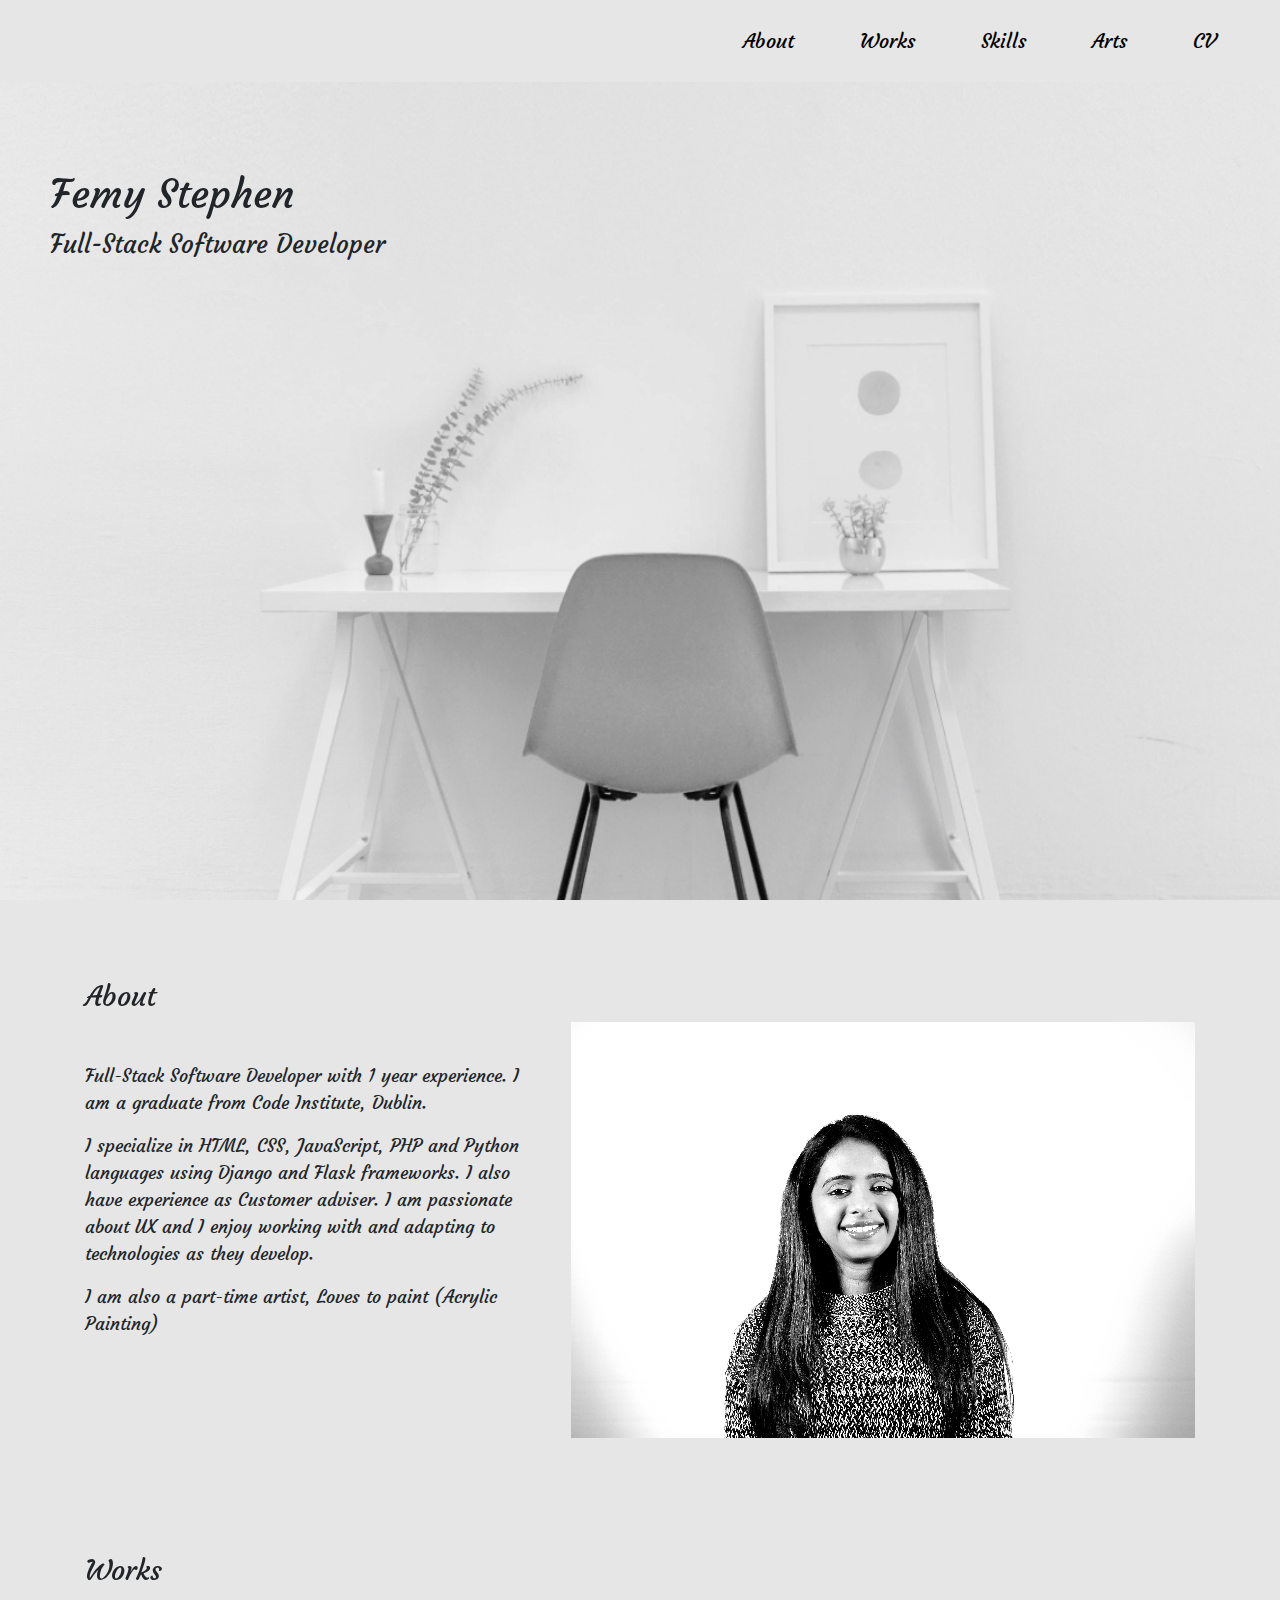
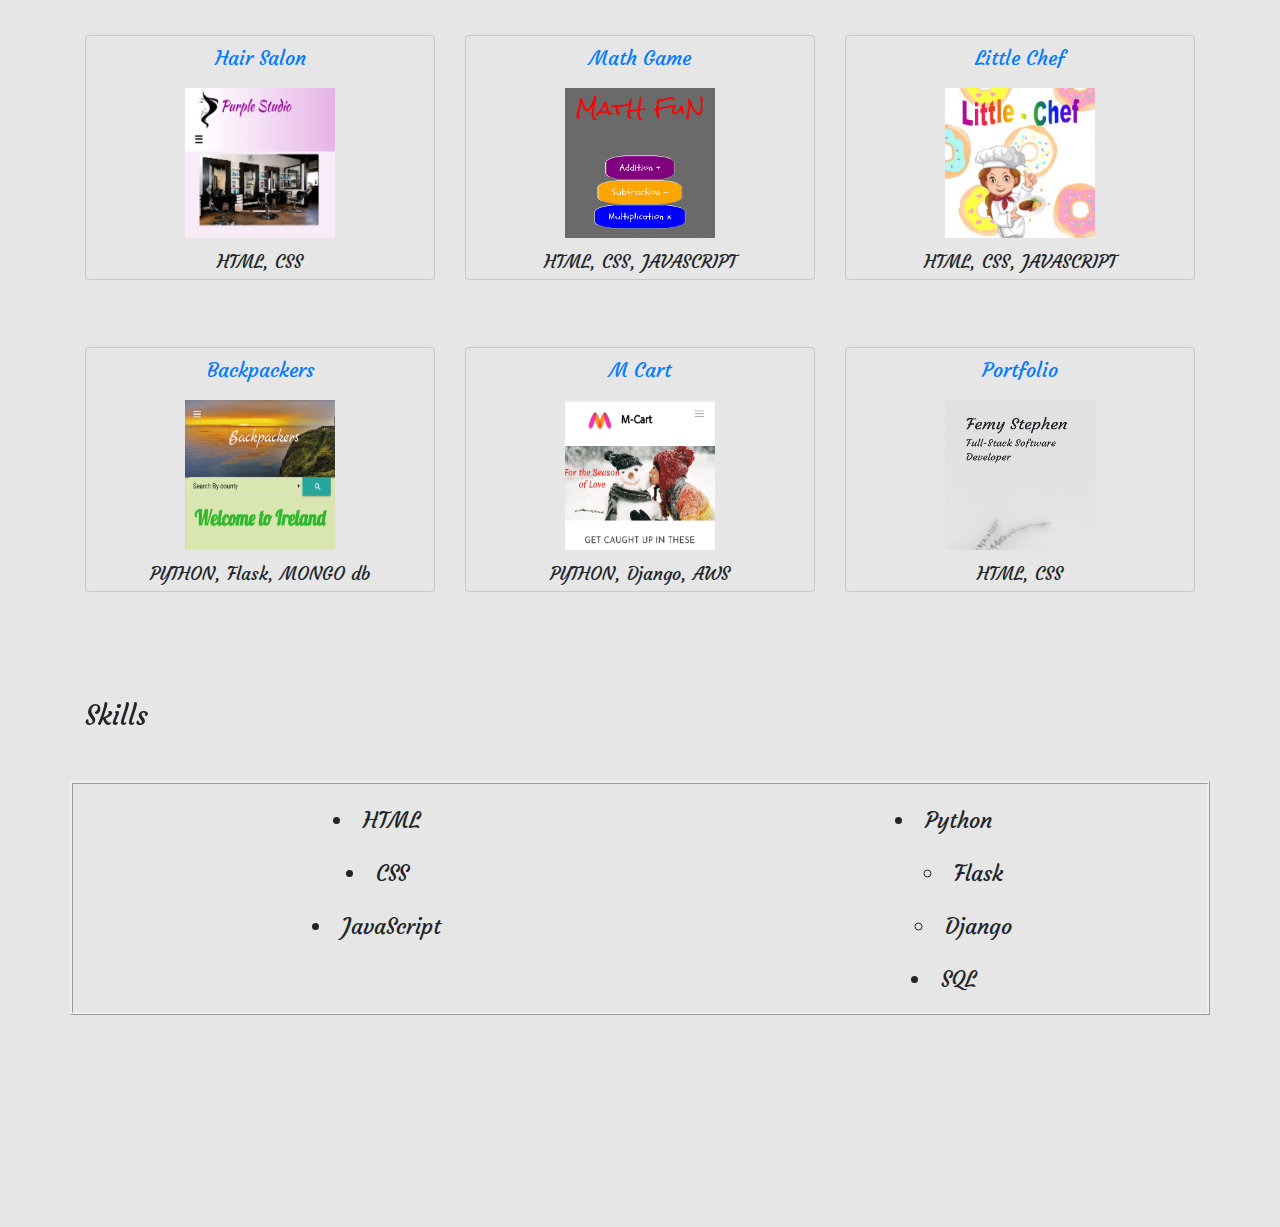
==== commit 4b467c35: "index page correction" ====
--- a/index.html
+++ b/index.html
@@ -65,10 +65,10 @@
                 <div class="row aboutrow">
                     <p>
                         <div class="col-sm discri">
-                            <p>Full-Stack Software Developer with 1 year experience. I am currently a graduate from Code Institute, Dublin.</p>
+                            <p>Full-Stack Software Developer with 1 year experience. I am a graduate from Code Institute, Dublin.</p>
                             <p>I specialize in HTML, CSS, JavaScript, PHP and Python languages using Django and Flask frameworks. I also have experience as Customer adviser. I am passionate about UX and I enjoy working with and adapting to technologies as
                                 they develop.</p>
-                            <p>I am also a part time artist, Loves to paint (Acrylic Painting)</p>
+                            <p>I am also a part-time artist, Loves to paint (Acrylic Painting)</p>
                         </div>
                         <div class="col-sm"><img src="images/fmimg2.JPG"></div>
                 </div>
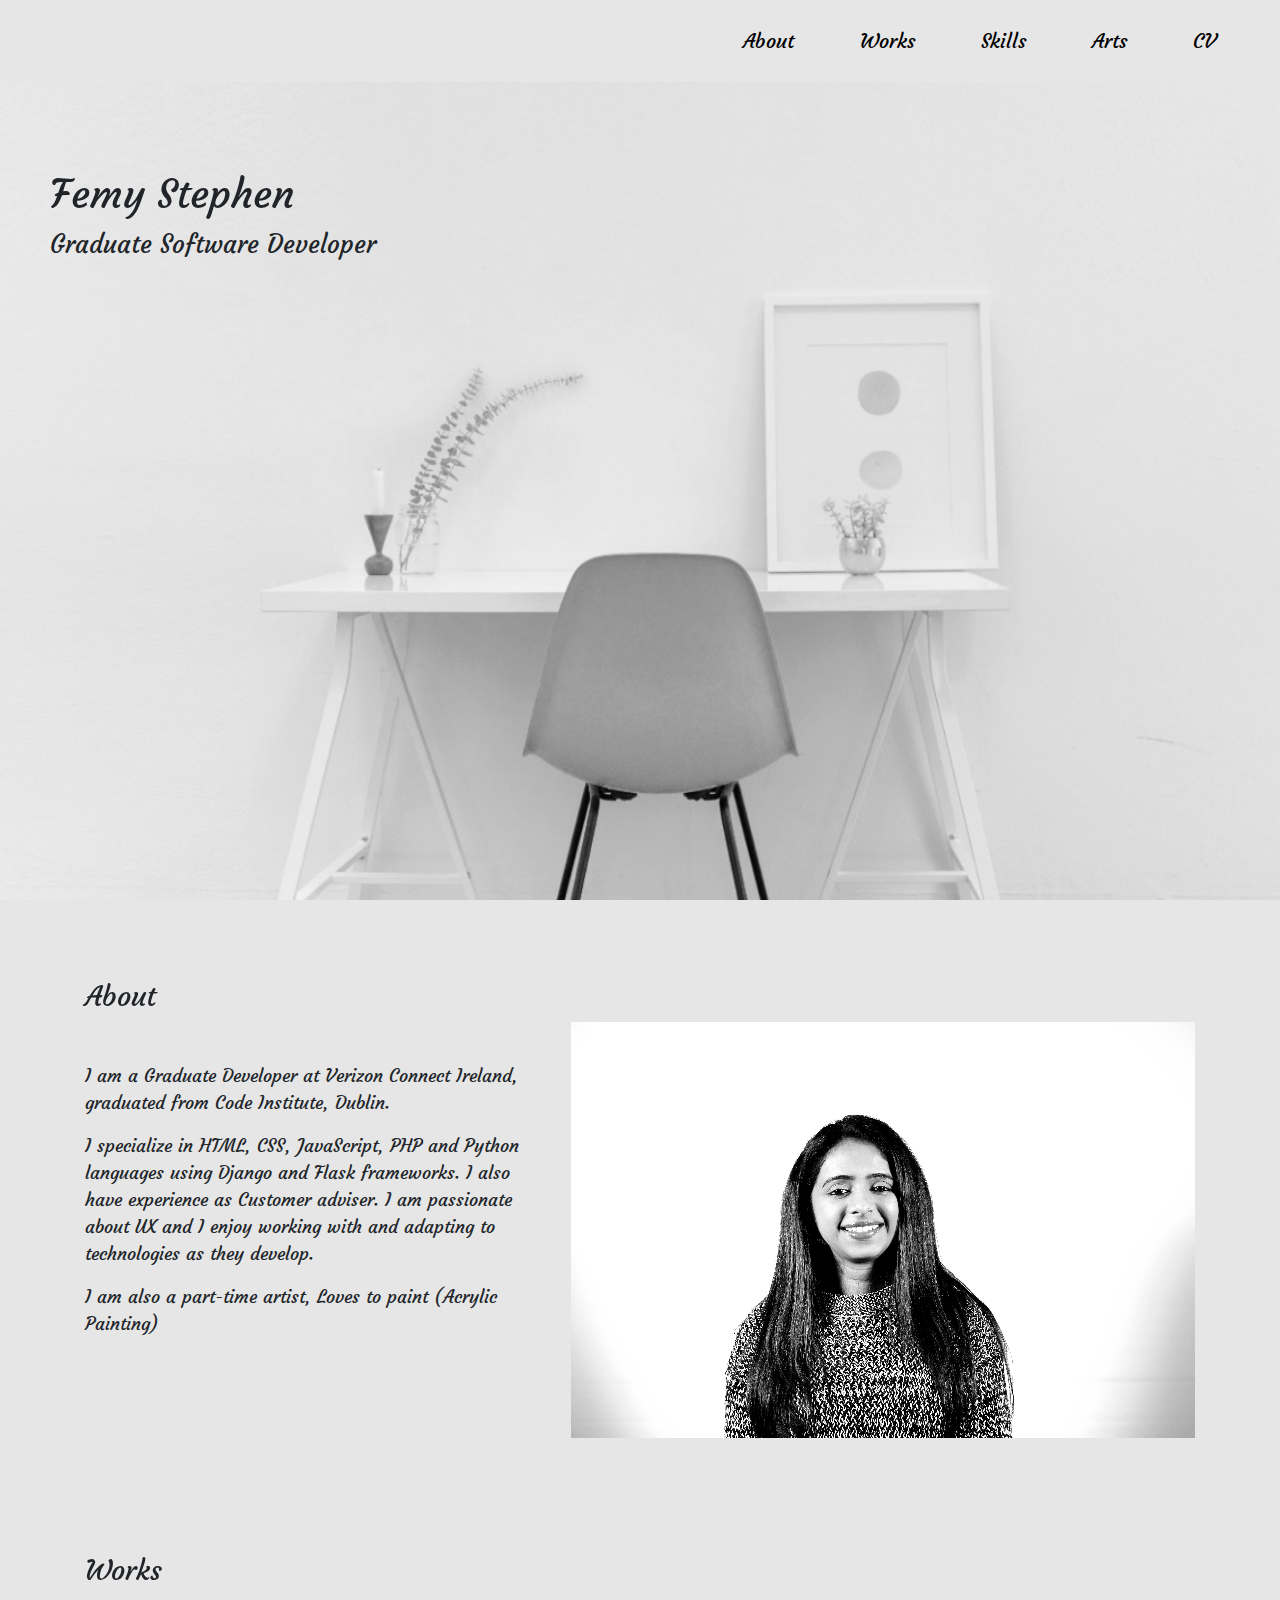
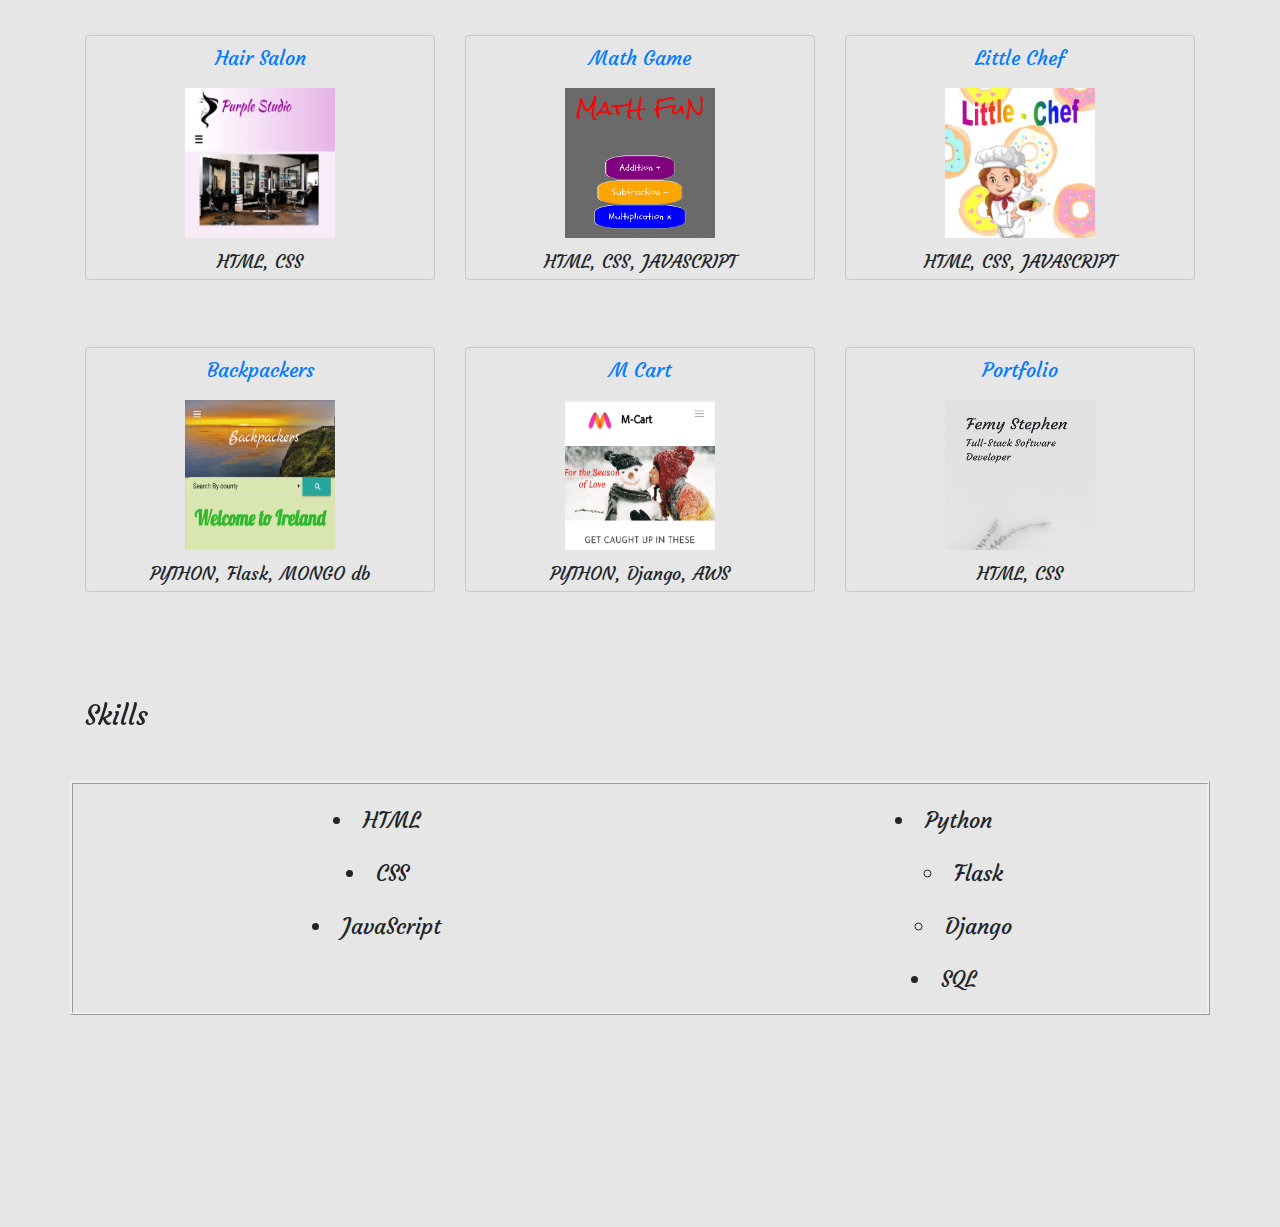
==== commit a90a8340: "index page tittlecorrection 2" ====
--- a/index.html
+++ b/index.html
@@ -52,7 +52,7 @@
         <div class="spacer"></div>
         <div class="headercontainer">
             <h1 class="name hvr-grow">Femy Stephen</h1>
-            <p class="title">Full-Stack Software Developer</p>
+            <p class="title">Graduate Software Developer</p>
 
         </div>
 
@@ -65,7 +65,7 @@
                 <div class="row aboutrow">
                     <p>
                         <div class="col-sm discri">
-                            <p>Full-Stack Software Developer with 1 year experience. I am a graduate from Code Institute, Dublin.</p>
+                            <p> I am a Graduate Developer at Verizon Connect Ireland, graduated from Code Institute, Dublin.</p>
                             <p>I specialize in HTML, CSS, JavaScript, PHP and Python languages using Django and Flask frameworks. I also have experience as Customer adviser. I am passionate about UX and I enjoy working with and adapting to technologies as
                                 they develop.</p>
                             <p>I am also a part-time artist, Loves to paint (Acrylic Painting)</p>
